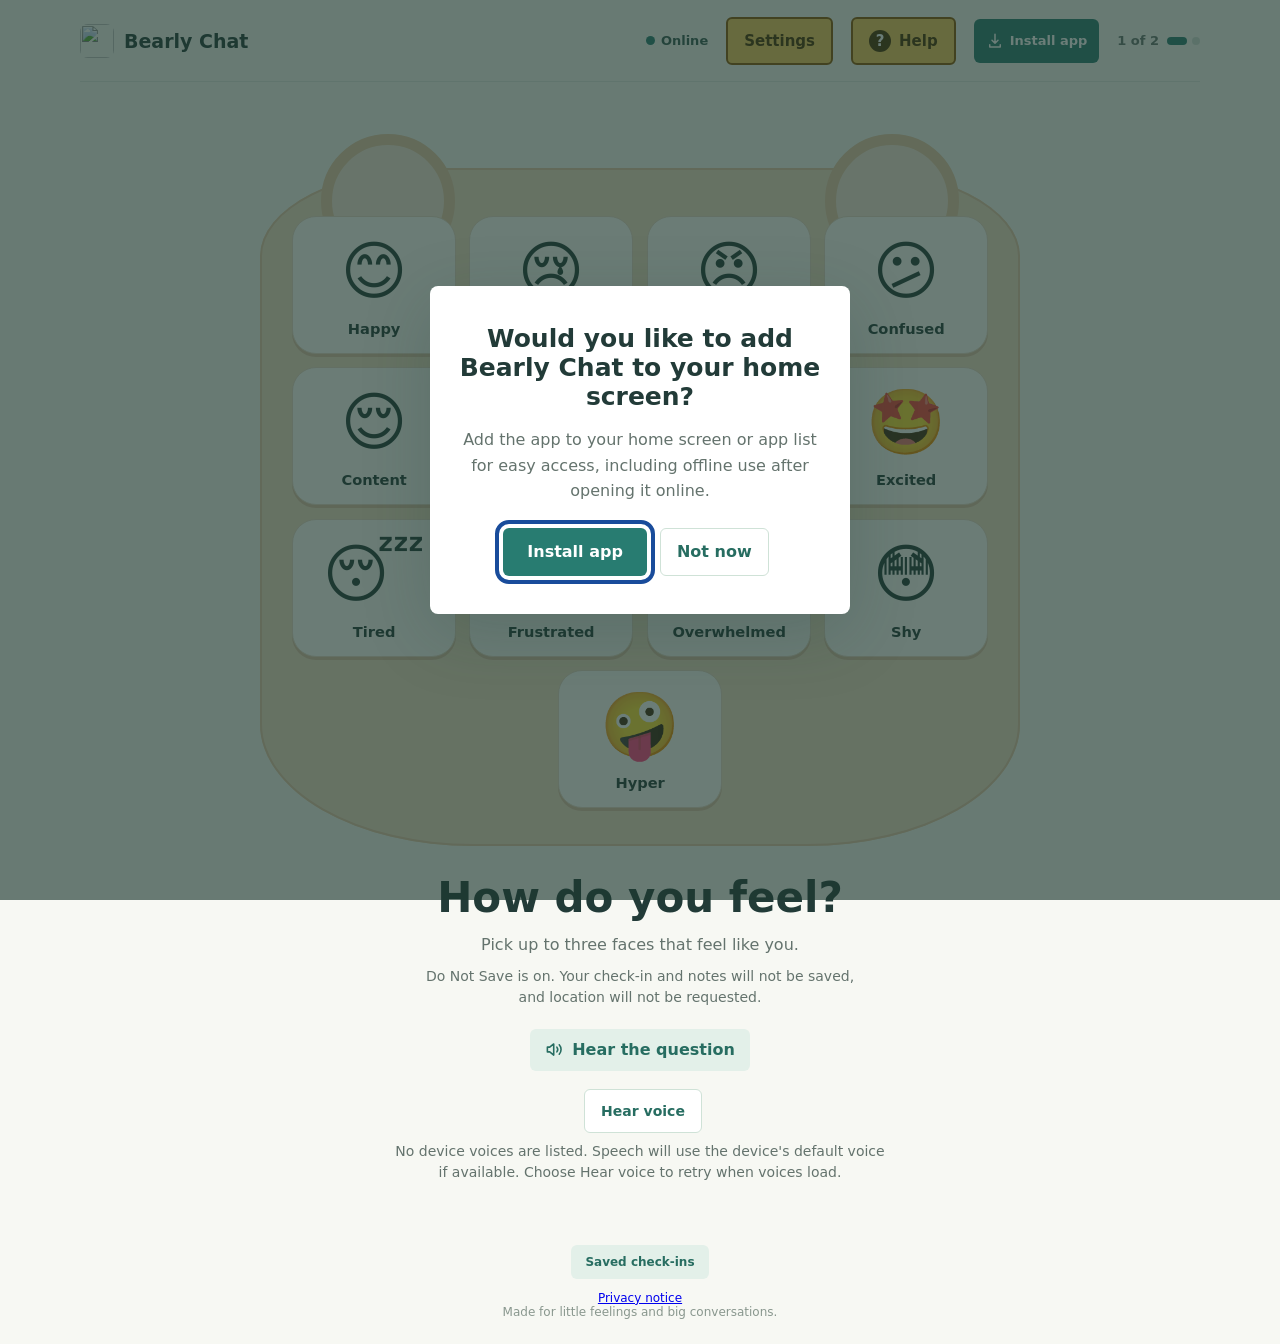
==== index.html @ 50679114 "Add security notes, privacy policy, and terms of use for Bearly Chat - Created SECURITY.md to outlin" ====
<!doctype html>
<html lang="en">
<head>
  <meta charset="utf-8">
  <meta http-equiv="Content-Security-Policy" content="default-src 'self'; script-src 'self' 'unsafe-inline'; style-src 'self'; img-src 'self' data:; font-src 'self'; connect-src 'self'; object-src 'none'; base-uri 'none'; form-action 'none'">
  <meta name="referrer" content="no-referrer">
  <meta name="viewport" content="width=device-width, initial-scale=1, viewport-fit=cover">
  <meta name="theme-color" content="#f6f7f2">
  <meta name="apple-mobile-web-app-capable" content="yes">
  <meta name="apple-mobile-web-app-status-bar-style" content="default">
  <meta name="apple-mobile-web-app-title" content="Bearly Chat">
  <title>Bearly Chat - How do you feel today?</title>
  <link rel="stylesheet" href="style.css">
  <link rel="manifest" href="manifest.webmanifest">
  <link rel="apple-touch-icon" href="icons/icon-180.png">
  <script src="translations.js"></script>
</head>
<body>
  <div class="app" id="app">
    <header class="topbar">
      <div class="brand"><img class="brand-mark" src="./icons/icon-180.png" alt=""> Bearly Chat</div>
      <div class="header-actions">
        <span class="connection-status" id="connection-status" role="status" aria-live="polite">Checking connection</span>
        <button class="help-button" id="open-settings" type="button">Settings</button>
        <button class="help-button" id="open-help" type="button"><span aria-hidden="true">?</span> Help</button>
        <button class="install-button" id="install-button" type="button" aria-label="Install Bearly Chat"><svg viewBox="0 0 24 24" fill="none" stroke="currentColor" stroke-width="2" stroke-linecap="round" stroke-linejoin="round" aria-hidden="true"><path d="M12 3v12m-4-4 4 4 4-4M5 17v3h14v-3"/></svg><span>Install app</span></button>
        <div class="step"><span id="step-text">1 of 2</span><span class="step-dots" aria-hidden="true"><span id="dot-one" class="active"></span><span id="dot-two"></span><span id="dot-three" hidden></span></span></div>
      </div>
    </header>
    <aside class="update-notice" id="update-notice" aria-label="App update" hidden>
      <p>A new version is ready. Updating reloads the app; finish any check-in first. Saved check-ins stay on this device.</p>
      <button class="install-button" id="update-app" type="button">Update app</button>
      <p class="update-status" id="update-status" role="status" aria-live="polite"></p>
    </aside>
    <main>
      <section id="feelings-screen" aria-labelledby="feelings-heading">
        <div class="feelings">
          <button class="feeling-choice" type="button" aria-pressed="false"><span class="feeling-emoji" aria-hidden="true">😊</span><span class="feeling-label">Happy</span></button>
          <button class="feeling-choice" type="button" aria-pressed="false"><span class="feeling-emoji" aria-hidden="true">😢</span><span class="feeling-label">Sad</span></button>
          <button class="feeling-choice" type="button" aria-pressed="false"><span class="feeling-emoji" aria-hidden="true">😠</span><span class="feeling-label">Mad</span></button>
          <button class="feeling-choice" type="button" aria-pressed="false"><span class="feeling-emoji" aria-hidden="true">😕</span><span class="feeling-label">Confused</span></button>
          <button class="feeling-choice" type="button" aria-pressed="false"><span class="feeling-emoji" aria-hidden="true">😌</span><span class="feeling-label">Content</span></button>
          <button class="feeling-choice" type="button" aria-pressed="false"><span class="feeling-emoji" aria-hidden="true">🥰</span><span class="feeling-label">Loved</span></button>
          <button class="feeling-choice" type="button" aria-pressed="false"><span class="feeling-emoji" aria-hidden="true">😨</span><span class="feeling-label">Scared</span></button>
          <button class="feeling-choice" type="button" aria-pressed="false"><span class="feeling-emoji" aria-hidden="true">🤩</span><span class="feeling-label">Excited</span></button>
          <button class="feeling-choice" type="button" aria-pressed="false"><span class="feeling-emoji" aria-hidden="true">😴</span><span class="feeling-label">Tired</span></button>
          <button class="feeling-choice" type="button" aria-pressed="false"><span class="feeling-emoji" aria-hidden="true">😤</span><span class="feeling-label">Frustrated</span></button>
          <button class="feeling-choice" type="button" aria-pressed="false"><span class="feeling-emoji" aria-hidden="true">😵‍💫</span><span class="feeling-label">Overwhelmed</span></button>
          <button class="feeling-choice" type="button" aria-pressed="false"><span class="feeling-emoji" aria-hidden="true">😳</span><span class="feeling-label">Shy</span></button>
          <button class="feeling-choice" type="button" aria-pressed="false"><span class="feeling-emoji" aria-hidden="true">🤪</span><span class="feeling-label">Hyper</span></button>
        </div>
        <div class="heading">
          <h1 id="feelings-heading" tabindex="-1">How do you feel?</h1>
          <p class="subtitle">Pick up to three faces that feel like you.</p>
          <p class="subtitle" id="selected-feelings" role="status" aria-live="polite"></p>
          <p class="subtitle" id="current-user-status" role="status" aria-live="polite" hidden></p>
          <button class="dialog-secondary" id="feelings-done" type="button" hidden>Continue with these feelings</button>
          <p class="privacy-notice" id="privacy-notice">Do Not Save is on. Your check-in and notes will not be saved, and location will not be requested.</p>
          <button class="sound" type="button" data-speech="How do you feel?" aria-label="Listen to the question: How do you feel?">
            <svg viewBox="0 0 24 24" fill="none" stroke="currentColor" stroke-width="2" stroke-linecap="round" stroke-linejoin="round" aria-hidden="true"><path d="M11 5 6 9H3v6h3l5 4z"/><path d="M15 9a5 5 0 0 1 0 6M18 6a9 9 0 0 1 0 12"/></svg> Hear the question
          </button>
          <div class="voice-settings">
            <button class="dialog-secondary" id="preview-voice" type="button" aria-describedby="voice-status">Hear voice</button>
            <p id="voice-status" role="status" aria-live="polite"></p>
          </div>
        </div>
      </section>
      <section id="colors-screen" aria-labelledby="colors-heading" hidden>
        <div class="color-wheel">
          <div class="question-circle"><h1 id="colors-heading" tabindex="-1">What color matches how you feel?</h1></div>
          <div class="colors">
          <button class="color-choice" data-color="red" type="button" aria-label="Red"><span class="swatch"></span><span class="color-name">Red</span></button>
          <button class="color-choice" data-color="orange" type="button" aria-label="Orange"><span class="swatch"></span><span class="color-name">Orange</span></button>
          <button class="color-choice" data-color="yellow" type="button" aria-label="Yellow"><span class="swatch"></span><span class="color-name">Yellow</span></button>
          <button class="color-choice" data-color="green" type="button" aria-label="Green"><span class="swatch"></span><span class="color-name">Green</span></button>
          <button class="color-choice" data-color="blue" type="button" aria-label="Blue"><span class="swatch"></span><span class="color-name">Blue</span></button>
          <button class="color-choice" data-color="purple" type="button" aria-label="Purple"><span class="swatch"></span><span class="color-name">Purple</span></button>
          <button class="color-choice" data-color="black" type="button" aria-label="Black"><span class="swatch"></span><span class="color-name">Black</span></button>
          <button class="color-choice" data-color="white" type="button" aria-label="White"><span class="swatch"></span><span class="color-name">White</span></button>
          </div>
        </div>
        <div class="color-prompt">
          <p class="subtitle">Pick any color that feels like you.</p>
          <button class="sound" type="button" data-speech="What color matches how you feel?" aria-label="Listen to the question: What color matches how you feel?">
            <svg viewBox="0 0 24 24" fill="none" stroke="currentColor" stroke-width="2" stroke-linecap="round" stroke-linejoin="round" aria-hidden="true"><path d="M11 5 6 9H3v6h3l5 4z"/><path d="M15 9a5 5 0 0 1 0 6M18 6a9 9 0 0 1 0 12"/></svg> Hear the question
          </button>
        </div>
        <button class="back" id="back" type="button"><svg viewBox="0 0 24 24" fill="none" stroke="currentColor" stroke-width="2" stroke-linecap="round" stroke-linejoin="round" aria-hidden="true"><path d="m15 18-6-6 6-6"/></svg> Back to feelings</button>
      </section>
      <section id="notes-screen" aria-labelledby="notes-heading" hidden>
        <div class="notes-panel">
          <h1 id="notes-heading" tabindex="-1">Anything else to note?</h1>
          <p class="subtitle" id="notes-description">Notes are not stored while Do Not Save is enabled.</p>
          <label for="owner-notes">Device owner notes (optional)</label>
          <textarea id="owner-notes" maxlength="1000" rows="6" aria-describedby="notes-keyboard-hint"></textarea>
          <p class="notes-keyboard-hint" id="notes-keyboard-hint">Press Enter to continue to save, or Shift+Enter for a new line.</p>
          <div class="notes-actions">
            <button class="back" id="back-to-colors" type="button">Back to colors</button>
            <div class="notes-continue-actions">
              <button class="close-thanks" id="continue-to-save" type="button">Continue to save</button>
              <button class="dialog-secondary" id="skip-notes" type="button">Skip notes and continue</button>
            </div>
          </div>
        </div>
      </section>
      <section id="settings-screen" aria-labelledby="settings-heading" hidden>
        <div class="settings-panel">
          <h1 id="settings-heading" tabindex="-1">Settings</h1>
          <p class="subtitle">Settings are saved on this device.</p>
          <button class="dialog-secondary" id="open-settings-demo" type="button">Settings demo</button>
          <button class="dialog-secondary" id="print-settings-guide" type="button">Print or save Settings guide as PDF</button>
          <fieldset>
            <legend>Voice</legend>
            <label class="setting-row"><input type="checkbox" id="setting-voice"> Read questions aloud</label>
            <label class="setting-row" for="setting-rate">Speech rate: <output id="setting-rate-value" for="setting-rate"></output></label>
            <input type="range" id="setting-rate" min="0.5" max="1.5" step="0.1">
            <label class="setting-row" for="setting-voice-gender">Voice</label>
            <select id="setting-voice-gender">
              <option value="female">Female (default)</option>
              <option value="male">Male</option>
            </select>
            <label class="setting-row" for="setting-language">Language</label>
            <select id="setting-language">
              <option value="en">English</option>
              <option value="es">Español</option>
              <option value="fr">Français</option>
              <option value="de">Deutsch</option>
              <option value="pt">Português</option>
              <option value="ru">Русский</option>
              <option value="zh">中文 (简体)</option>
              <option value="ja">日本語</option>
              <option value="ko">한국어</option>
            </select>
            <label class="setting-row" for="setting-volume">Volume: <output id="setting-volume-value" for="setting-volume"></output></label>
            <input type="range" id="setting-volume" min="0" max="1" step="0.1">
            <label class="setting-row"><input type="checkbox" id="setting-mute"> Mute speech</label>
            <button class="dialog-secondary" id="settings-preview-voice" type="button">Hear voice</button>
          </fieldset>
          <fieldset>
            <legend>Check-in</legend>
            <label class="setting-row"><input type="checkbox" id="setting-randomize"> Randomize feeling and color choices</label>
            <label class="setting-row"><input type="checkbox" id="setting-do-not-save" checked> Do Not Save</label>
            <p>On by default. New check-ins are not saved and location is not requested. Previously saved check-ins remain until cleared.</p>
            <label class="setting-row"><input type="checkbox" id="setting-save-location"> Save location with check-ins</label>
            <p>Off by default. New check-ins saved while off have no location. Older check-ins may still contain location.</p>
            <label class="setting-row"><input type="checkbox" id="setting-multiple-users"> Save for multiple users</label>
            <div id="user-settings" hidden>
              <label class="setting-row" for="setting-current-user">Current user</label>
              <select id="setting-current-user"></select>
              <button class="dialog-secondary" id="add-user" type="button">Add user</button>
              <p>User names are saved in this browser, even when Do Not Save is on. Profiles are not protected by a password.</p>
              <p>Existing check-ins remain separate. Turn off multiple users to view them.</p>
              <p>User folders are created when exporting where supported; otherwise a named CSV is downloaded.</p>
            </div>
          </fieldset>
          <fieldset>
            <legend>Display</legend>
            <label class="setting-row"><input type="checkbox" id="setting-large-text"> Larger text</label>
            <label class="setting-row"><input type="checkbox" id="setting-contrast"> High-contrast mode</label>
            <label class="setting-row"><input type="checkbox" id="setting-motion"> Reduce motion</label>
          </fieldset>
          <fieldset>
            <legend>Saved data</legend>
            <button class="dialog-secondary" id="settings-export" type="button">Export check-ins (CSV)</button>
            <button class="dialog-secondary" id="settings-clear" type="button">Clear saved check-ins</button>
            <button class="dialog-secondary" id="settings-demo" type="button">Show demo invitation again</button>
            <button class="dialog-secondary" id="settings-help" type="button">Help and demo</button>
            <p>Downloaded CSV files must be deleted separately.</p>
            <p class="dialog-status" id="settings-status" role="status" aria-live="polite"></p>
          </fieldset>
          <fieldset>
            <legend>Privacy</legend>
            <p>Check-ins stay on this device. Saving and location are off by default.</p>
            <a href="./privacy.html" target="_blank" rel="noopener noreferrer">Read the privacy policy</a>
          </fieldset>
          <fieldset>
            <legend>Terms of Use and Disclaimer</legend>
            <a href="./terms.html" target="_blank" rel="noopener noreferrer">Read the terms of use and disclaimer</a>
          </fieldset>
          <button class="close-thanks" id="close-settings" type="button">Done</button>
        </div>
      </section>
    </main>
    <footer><button class="history-button" id="open-history" type="button">Saved check-ins</button><br><a href="./privacy.html">Privacy notice</a><br>Made for little feelings and big conversations.</footer>
  </div>
  <dialog class="detail-dialog" id="startup-update-dialog" aria-labelledby="startup-update-heading" aria-describedby="startup-update-status">
    <h2 id="startup-update-heading">Checking for updates</h2>
    <p id="startup-update-status" role="status" aria-live="polite">Checking for updates. This should only take a few moments.</p>
    <button class="close-thanks" id="startup-continue" type="button" hidden>Continue without updating</button>
  </dialog>
  <dialog class="detail-dialog feeling-dialog" id="feeling-dialog" aria-labelledby="feeling-confirm-heading">
    <span class="feeling-emoji" id="feeling-confirm-emoji" aria-hidden="true"></span>
    <h2 id="feeling-confirm-heading"></h2>
    <p>Is this how you feel?</p>
    <button class="close-thanks" id="confirm-feeling" type="button">Yes</button>
    <button class="dialog-secondary" id="decline-feeling" type="button" autofocus>No</button>
  </dialog>
  <dialog class="detail-dialog" id="add-user-dialog" aria-labelledby="add-user-heading">
    <h2 id="add-user-heading">What should we call this user?</h2>
    <label for="new-user-name">User name</label>
    <input id="new-user-name" type="text" maxlength="40" autocomplete="off">
    <p class="dialog-status" id="new-user-status" role="status" aria-live="polite"></p>
    <button class="close-thanks" id="save-user" type="button">Add user</button>
    <button class="dialog-secondary" id="cancel-user" type="button">Cancel</button>
  </dialog>
  <dialog class="detail-dialog" id="add-feeling-dialog" aria-labelledby="add-feeling-heading">
    <h2 id="add-feeling-heading">Would you like to add another feeling?</h2>
    <button class="close-thanks" id="add-feeling-yes" type="button">Yes</button>
    <button class="dialog-secondary" id="add-feeling-no" type="button" autofocus>No</button>
  </dialog>
  <dialog class="detail-dialog" id="color-dialog" aria-labelledby="color-confirm-heading">
    <span class="color-confirm-swatch" id="color-confirm-swatch" aria-hidden="true"></span>
    <h2 id="color-confirm-heading"></h2>
    <p>Is this the color you choose?</p>
    <button class="close-thanks" id="confirm-color" type="button">Yes</button>
    <button class="dialog-secondary" id="decline-color" type="button" autofocus>No</button>
  </dialog>
  <dialog class="detail-dialog" id="demo-invitation" aria-labelledby="demo-invitation-heading">
    <h2 id="demo-invitation-heading">Welcome to Bearly Chat</h2>
    <p>Would you like a guided demo? It won't save a check-in or request your location.</p>
    <button class="close-thanks" id="invite-demo" type="button">Start demo</button>
    <button class="dialog-secondary" id="dismiss-demo" type="button">Not now</button>
  </dialog>
  <dialog class="detail-dialog" id="help-dialog" aria-labelledby="help-heading">
    <h2 id="help-heading">How to use Bearly Chat</h2>
    <p>Explore a guided demo without saving a check-in or sharing your location.</p>
    <p>Having trouble installing? Open <a href="https://tmpark12.github.io/Bearly-Chat/">https://tmpark12.github.io/Bearly-Chat/</a> in a browser, then select Install app.</p>
    <button class="close-thanks" id="start-demo" type="button">Start demo</button>
    <p>For a copy to keep, choose “Save as PDF” in your device's print options, if available.</p>
    <button class="dialog-secondary" id="help-print" type="button">Print or save as PDF</button>
    <button class="dialog-secondary" id="close-help" type="button">Done</button>
  </dialog>
  <dialog class="detail-dialog demo-dialog" id="demo-dialog" aria-labelledby="demo-heading">
    <h2 id="demo-heading">Bearly Chat demo</h2>
    <p class="demo-intro">A practice walkthrough. Nothing you do here is saved or requests your location.</p>
    <p class="demo-intro">Having trouble installing? Open <a href="https://tmpark12.github.io/Bearly-Chat/">https://tmpark12.github.io/Bearly-Chat/</a> in a browser, then select Install app.</p>
    <p class="demo-progress" id="demo-progress" aria-live="polite"></p>
    <div class="demo-steps">
      <section class="demo-step" id="demo-step-1" aria-labelledby="demo-step-heading-1">
        <h3 id="demo-step-heading-1" tabindex="-1">1. Pick a feeling</h3>
        <div class="demo-example" aria-hidden="true"><span>😊 Happy</span><span>😢 Sad</span><span>😠 Mad</span></div>
        <p>Ask the child to choose a face that matches how they feel. In the popup, choose <strong>Yes</strong> to confirm or <strong>No</strong> to choose another face. After confirming, choose whether to add another feeling, up to three different feelings. Choose <strong>No</strong> to continue to colors.</p>
        <p>Use <strong>Hear the question</strong> to play the question again when a device voice is available.</p>
      </section>
      <section class="demo-step" id="demo-step-2" aria-labelledby="demo-step-heading-2" hidden>
        <h3 id="demo-step-heading-2" tabindex="-1">2. Pick a color</h3>
        <div class="demo-example demo-colors" aria-hidden="true"><span>Red</span><span>Blue</span><span>Yellow</span></div>
        <p>Choose any color that feels right. In the popup, choose <strong>Yes</strong> to continue or <strong>No</strong> to choose another color.</p>
        <p>Select <strong>Back to feelings</strong> to choose the feelings again.</p>
      </section>
      <section class="demo-step" id="demo-step-3" aria-labelledby="demo-step-heading-3" hidden>
        <h3 id="demo-step-heading-3" tabindex="-1">3. Add notes or skip</h3>
        <p>The device owner may add optional notes, or choose <strong>Skip notes and continue</strong>. Choose <strong>Back to colors</strong> to change the color.</p>
        <p>Notes are included in saved check-ins and CSV exports.</p>
        <p>When Do Not Save is on, the notes page is skipped.</p>
      </section>
      <section class="demo-step" id="demo-step-4" aria-labelledby="demo-step-heading-4" hidden>
        <h3 id="demo-step-heading-4" tabindex="-1">4. Save the check-in</h3>
        <p>To save, turn off Do Not Save in Settings. Location is optional. Choose Cancel to return without saving.</p>
        <p>When Do Not Save is on, choose Done without saving. When it is off, choose Save check-in. If location is enabled, permission and a location fix are required.</p>
        <p>If multiple users are enabled, select a user in Settings before saving.</p>
      </section>
      <section class="demo-step" id="demo-step-5" aria-labelledby="demo-step-heading-5" hidden>
        <h3 id="demo-step-heading-5" tabindex="-1">5. Download or review</h3>
        <p>Only saved check-ins can be downloaded. Opening a saved map link shares its coordinates with Google Maps.</p>
        <p>Use Saved check-ins to review or export records. Verify downloads before clearing records. Exports can contain location and device information; keep them private. Records do not sync.</p>
      </section>
    </div>
    <p class="dialog-status" id="demo-print-status" role="status" aria-live="polite"></p>
    <div class="demo-controls">
      <button class="dialog-secondary" id="demo-back" type="button">Back</button>
      <button class="close-thanks" id="demo-next" type="button">Next</button>
      <button class="dialog-secondary" id="demo-print" type="button">Print or save as PDF</button>
      <button class="dialog-secondary" id="demo-close" type="button">Close demo</button>
    </div>
  </dialog>
  <dialog class="detail-dialog demo-dialog" id="settings-demo-dialog" aria-labelledby="settings-demo-heading">
    <h2 id="settings-demo-heading">Settings demo</h2>
    <p class="demo-intro">This guide explains each Settings area without changing your settings.</p>
    <p class="demo-intro">For a copy to keep, choose “Save as PDF” in your device's print options, if available.</p>
    <p class="demo-progress" id="settings-demo-progress" aria-live="polite"></p>
    <div class="demo-steps">
      <section class="demo-step" id="settings-demo-step-1" aria-labelledby="settings-demo-step-heading-1">
        <h3 id="settings-demo-step-heading-1" tabindex="-1">Voice</h3>
        <p>Turn Read questions aloud on or off. Adjust speech rate and volume with the sliders, choose a voice and language, or check Mute speech. Use Hear voice to preview the voice.</p>
        <p>Voices depend on your device and may be unavailable or require a connection.</p>
      </section>
      <section class="demo-step" id="settings-demo-step-2" aria-labelledby="settings-demo-step-heading-2" hidden>
        <h3 id="settings-demo-step-heading-2" tabindex="-1">Check-in</h3>
        <p>Check Randomize to shuffle choices. Do Not Save is on by default: new check-ins are not saved, the notes page is skipped, and location is not requested. Uncheck it to save check-ins.</p>
        <p>Save location with check-ins is off by default. Check it to request location when saving; permission and a location fix are then required.</p>
      </section>
      <section class="demo-step" id="settings-demo-step-3" aria-labelledby="settings-demo-step-heading-3" hidden>
        <h3 id="settings-demo-step-heading-3" tabindex="-1">Save for multiple users</h3>
        <p>Check Save for multiple users to enable profiles. Choose Add user and enter a non-identifying nickname, then select the current user before saving or viewing their records. Turn it off to view older unassigned records.</p>
        <p>User names stay on this device even when Do Not Save is on; profiles are not password-protected. Export creates a user folder where supported, or downloads a named CSV.</p>
      </section>
      <section class="demo-step" id="settings-demo-step-4" aria-labelledby="settings-demo-step-heading-4" hidden>
        <h3 id="settings-demo-step-heading-4" tabindex="-1">Display</h3>
        <p>Check Larger text, High-contrast mode, or Reduce motion to make the app more comfortable to use.</p>
      </section>
      <section class="demo-step" id="settings-demo-step-5" aria-labelledby="settings-demo-step-heading-5" hidden>
        <h3 id="settings-demo-step-heading-5" tabindex="-1">Saved data</h3>
        <p>Choose Export check-ins (CSV) to review and export saved records. Verify the exported file before clearing data. Clear saved check-ins removes saved records for all users, including the old backup.</p>
        <p>Delete downloaded files separately. Show demo invitation again restores the invitation for the next installed launch; Help and demo opens the main walkthrough.</p>
      </section>
      <section class="demo-step" id="settings-demo-step-6" aria-labelledby="settings-demo-step-heading-6" hidden>
        <h3 id="settings-demo-step-heading-6" tabindex="-1">Privacy</h3>
        <p>Choose Read the privacy policy to learn what is stored, how to delete it, and how to keep exports private.</p>
      </section>
      <section class="demo-step" id="settings-demo-step-7" aria-labelledby="settings-demo-step-heading-7" hidden>
        <h3 id="settings-demo-step-heading-7" tabindex="-1">Terms of Use and Disclaimer</h3>
        <p>Choose Read the terms of use and disclaimer for guidance on supervised use, responsibilities, and the app's limitations.</p>
      </section>
    </div>
    <p class="dialog-status" id="settings-demo-print-status" role="status" aria-live="polite"></p>
    <div class="demo-controls">
      <button class="dialog-secondary" id="settings-demo-back" type="button">Back</button>
      <button class="close-thanks" id="settings-demo-next" type="button">Next</button>
      <button class="dialog-secondary" id="settings-demo-print" type="button">Print or save as PDF</button>
      <button class="dialog-secondary" id="settings-demo-close" type="button">Close demo</button>
    </div>
  </dialog>
  <dialog class="detail-dialog" id="location-dialog" aria-labelledby="location-heading" aria-describedby="location-description">
    <h2 id="location-heading">Save this check-in?</h2>
    <p id="location-description">An adult can save the feelings, color, notes, local date and time, and browser/device information on this device. Location is not requested or saved.</p>
    <p class="dialog-status" id="location-status" role="status" aria-live="polite"></p>
    <button class="close-thanks" id="save-check-in" type="button">Save check-in</button>
    <button class="close-thanks" id="done-without-saving" type="button" hidden>Done without saving</button>
    <button class="dialog-secondary" id="cancel-save" type="button">Cancel</button>
  </dialog>
  <dialog class="detail-dialog" id="history-dialog" aria-labelledby="history-heading">
    <h2 id="history-heading">Saved check-ins</h2>
    <p id="history-user-scope" role="status" hidden></p>
    <p>These are stored in this browser on this device, including notes, browser/device information, and location if saved. Check-ins waiting to be downloaded stay queued through app updates.</p>
    <p>Export creates a CSV in a folder you choose when supported. Otherwise, it downloads to your browser's download location.</p>
    <p class="dialog-status" id="history-status" role="status" aria-live="polite"></p>
    <ol class="history-list" id="history-list"></ol>
    <button class="dialog-secondary" id="download-history" type="button">Export checkins.csv</button>
    <button class="close-thanks" id="close-history" type="button">Done</button>
  </dialog>
  <dialog id="thanks" aria-labelledby="thanks-heading">
    <span class="thank-icon" aria-hidden="true"><svg viewBox="0 0 24 24" fill="none" stroke="currentColor" stroke-width="2" stroke-linecap="round" stroke-linejoin="round"><path d="M20.8 4.6a5.5 5.5 0 0 0-7.8 0L12 5.7l-1.1-1.1a5.5 5.5 0 0 0-7.8 7.8l1.1 1L12 21l7.8-7.6 1-1a5.5 5.5 0 0 0 0-7.8z"/></svg></span>
    <h2 id="thanks-heading"><button class="thank-message" id="thank-message" type="button" aria-label="Thank You, hear again">Thank You</button></h2>
    <p id="thank-saved-status">Your check-in has been saved on this device.</p>
    <p>Would you like to do another check-in?</p>
    <p>The check-in download includes device information and, if location was saved, an approximate Google Maps link containing your recorded coordinates. Opening it shares those coordinates with Google.</p>
    <p class="dialog-status" id="download-check-in-status" role="status" aria-live="polite"></p>
    <button class="close-thanks" id="download-check-in" type="button">Save and Download Check-In</button>
    <button class="dialog-secondary" id="another-check-in" type="button">Do another check-in</button>
    <button class="dialog-secondary" id="close-thanks" type="button">Close</button>
  </dialog>
  <dialog class="detail-dialog" id="download-choice-dialog" aria-labelledby="download-choice-heading">
    <h2 id="download-choice-heading">You are appreciated</h2>
    <p>Verify that your downloaded file was saved before clearing data. Browser downloads may be cancelled or fail after they start.</p>
    <p>Downloaded CSV files must be deleted separately.</p>
    <p class="dialog-status" id="download-choice-status" role="status" aria-live="polite"></p>
    <button class="close-thanks" id="clear-downloaded-data" type="button">File saved - clear downloaded data</button>
    <button class="dialog-secondary" id="save-downloaded-data" type="button">File saved - keep data</button>
    <button class="dialog-secondary" id="keep-pending-data" type="button" autofocus>Not sure - keep data</button>
  </dialog>
  <dialog class="install-dialog" id="install-invitation" aria-labelledby="install-invitation-heading">
    <h2 id="install-invitation-heading">Would you like to add Bearly Chat to your home screen?</h2>
    <p>Add the app to your home screen or app list for easy access, including offline use after opening it online.</p>
    <button class="close-thanks" id="invite-install" type="button">Install app</button>
    <button class="dialog-secondary" id="invite-dismiss" type="button">Not now</button>
  </dialog>
  <dialog class="install-dialog" id="install-dialog" aria-labelledby="install-heading">
    <h2 id="install-heading">Install Bearly Chat</h2>
    <p id="install-instructions" role="status"></p>
    <button class="close-thanks" id="install-done" type="button">Done</button>
  </dialog>
  <main class="closed" id="closed" hidden>
    <h1 id="closed-heading" tabindex="-1">You can close this tab.</h1>
  </main>
  <script>
    const translations = window.BearlyChatTranslations || {};
    let settings = { voice: true, rate: 0.92, largeText: false, contrast: false, reduceMotion: false, voiceGender: 'female', language: 'en', volume: 1, muted: false, randomize: false, doNotSave: true, saveLocation: false, multipleUsers: false, currentUser: '' };
    function translate(message) {
      const localized = translations[message];
      return localized && localized[settings.language] || message;
    }
    let localizedTextNodes;
    let localizedAriaLabels;
    function applyLanguage() {
      document.documentElement.lang = settings.language;
      if (typeof NodeFilter !== 'undefined' && document.createTreeWalker) {
        if (!localizedTextNodes) {
          localizedTextNodes = [];
          const walker = document.createTreeWalker(document.body, NodeFilter.SHOW_TEXT);
          while (walker.nextNode()) {
            const node = walker.currentNode;
            if (node.parentElement && (['SCRIPT', 'STYLE'].includes(node.parentElement.tagName) || ['privacy-notice', 'notes-description', 'current-user-status'].includes(node.parentElement.id))) continue;
            const match = node.nodeValue.match(/^(\s*)([\s\S]*?)(\s*)$/);
            if (match && match[2]) localizedTextNodes.push({ node, leading: match[1], source: match[2], trailing: match[3] });
          }
          localizedAriaLabels = Array.from(document.querySelectorAll('[aria-label]'))
            .map(element => ({ element, source: element.getAttribute('aria-label') }));
        }
        localizedTextNodes.forEach(({ node, leading, source, trailing }) => {
          node.nodeValue = `${leading}${translate(source)}${trailing}`;
        });
        localizedAriaLabels.forEach(({ element, source }) => element.setAttribute('aria-label', translate(source)));
      }
      document.title = translate('Bearly Chat - How do you feel today?');
    }
    const feelingsScreen = document.getElementById('feelings-screen');
    const colorsScreen = document.getElementById('colors-screen');
    const notesScreen = document.getElementById('notes-screen');
    const thanks = document.getElementById('thanks');
    const feelingDialog = document.getElementById('feeling-dialog');
    const colorDialog = document.getElementById('color-dialog');
    const speechSupported = 'speechSynthesis' in window && 'SpeechSynthesisUtterance' in window;
    const installButton = document.getElementById('install-button');
    const installInvitation = document.getElementById('install-invitation');
    const installDialog = document.getElementById('install-dialog');
    const locationDialog = document.getElementById('location-dialog');
    const locationStatus = document.getElementById('location-status');
    const saveButton = document.getElementById('save-check-in');
    const historyDialog = document.getElementById('history-dialog');
    const historyStatus = document.getElementById('history-status');
    const historyList = document.getElementById('history-list');
    const cancelSaveButton = document.getElementById('cancel-save');
    const legacyStorageKey = 'toddle-cation-check-ins';
    const databaseName = 'bearly-chat';
    const oldDatabaseName = 'toddle-cation';
    function migrateStorageKey(storage, oldKey, newKey) {
      const oldValue = storage.getItem(oldKey);
      if (oldValue !== null) {
        if (storage.getItem(newKey) === null) storage.setItem(newKey, oldValue);
        storage.removeItem(oldKey);
      }
    }
    let installPrompt = null;
    let selectedFeelings = [];
    let replaceFeelings = false;
    let pendingFeeling = null;
    let selectedColor = '';
    let pendingColor = null;
    let pendingCheckIn = null;
    let savedCheckIn = null;
    let savedCheckInKey;
    let locationRequest = 0;
    let savingCheckIn = false;
    let startupUpdating = false;
    let pageLoaded = false;

    function updateConnectionStatus() {
      const status = document.getElementById('connection-status');
      const connection = navigator.onLine === true ? 'online' : navigator.onLine === false ? 'offline' : 'unknown';
      status.dataset.connection = connection;
      status.textContent = translate(connection === 'online' ? 'Online' : connection === 'offline' ? 'Offline' : 'Connection unknown');
    }
    window.addEventListener('online', updateConnectionStatus);
    window.addEventListener('offline', updateConnectionStatus);
    updateConnectionStatus();

    const helpDialog = document.getElementById('help-dialog');
    const demoInvitation = document.getElementById('demo-invitation');
    const demoDialog = document.getElementById('demo-dialog');
    const demoSteps = [1, 2, 3, 4, 5].map(number => document.getElementById(`demo-step-${number}`));
    const demoBack = document.getElementById('demo-back');
    const demoNext = document.getElementById('demo-next');
    let demoStep = 0;
    let demoFromInvitation = false;

    function showDemoStep(step) {
      demoStep = step;
      demoSteps.forEach((section, index) => { section.hidden = index !== step; });
      document.getElementById('demo-progress').textContent = translate('Step {step} of {total}')
        .replace('{step}', step + 1).replace('{total}', demoSteps.length);
      demoBack.disabled = step === 0;
      demoNext.hidden = step === demoSteps.length - 1;
      if (demoDialog.open) document.getElementById(`demo-step-heading-${step + 1}`).focus();
    }

    document.getElementById('open-help').addEventListener('click', () => helpDialog.showModal());
    document.getElementById('close-help').addEventListener('click', () => helpDialog.close());
    function openDemo() {
      if (helpDialog.open) helpDialog.close();
      showDemoStep(0);
      document.getElementById('demo-print-status').textContent = '';
      demoDialog.showModal();
      document.body.classList.toggle('demo-open', true);
    }
    function printDemo(statusId) {
      if (typeof window.print !== 'function') {
        document.getElementById(statusId).textContent = translate('Printing is unavailable in this browser.');
        return;
      }
      window.print();
    }
    document.getElementById('start-demo').addEventListener('click', openDemo);
    document.getElementById('invite-demo').addEventListener('click', () => {
      demoInvitation.close();
      demoFromInvitation = true;
      openDemo();
    });
    document.getElementById('dismiss-demo').addEventListener('click', () => {
      demoInvitation.close();
      speak(translate('How do you feel?'));
    });
    demoInvitation.addEventListener('cancel', () => speak(translate('How do you feel?')));
    document.getElementById('help-print').addEventListener('click', () => {
      openDemo();
      printDemo('demo-print-status');
    });
    demoBack.addEventListener('click', () => showDemoStep(demoStep - 1));
    demoNext.addEventListener('click', () => showDemoStep(demoStep + 1));
    document.getElementById('demo-print').addEventListener('click', () => printDemo('demo-print-status'));
    document.getElementById('demo-close').addEventListener('click', () => demoDialog.close());
    demoDialog.addEventListener('close', () => {
      document.body.classList.toggle('demo-open', false);
      if (demoFromInvitation) {
        demoFromInvitation = false;
        speak(translate('How do you feel?'));
      } else {
        helpDialog.showModal();
      }
    });

    const settingsDemoDialog = document.getElementById('settings-demo-dialog');
    const settingsDemoSteps = [1, 2, 3, 4, 5, 6, 7].map(number => document.getElementById(`settings-demo-step-${number}`));
    const settingsDemoBack = document.getElementById('settings-demo-back');
    const settingsDemoNext = document.getElementById('settings-demo-next');
    let settingsDemoStep = 0;
    function showSettingsDemoStep(step) {
      settingsDemoStep = step;
      settingsDemoSteps.forEach((section, index) => { section.hidden = index !== step; });
      document.getElementById('settings-demo-progress').textContent = translate('Step {step} of {total}')
        .replace('{step}', step + 1).replace('{total}', settingsDemoSteps.length);
      settingsDemoBack.disabled = step === 0;
      settingsDemoNext.hidden = step === settingsDemoSteps.length - 1;
      if (settingsDemoDialog.open) document.getElementById(`settings-demo-step-heading-${step + 1}`).focus();
    }
    function openSettingsDemo() {
      showSettingsDemoStep(0);
      document.getElementById('settings-demo-print-status').textContent = '';
      settingsDemoDialog.showModal();
      document.body.classList.toggle('settings-demo-open', true);
    }
    document.getElementById('open-settings-demo').addEventListener('click', openSettingsDemo);
    document.getElementById('print-settings-guide').addEventListener('click', () => {
      openSettingsDemo();
      printDemo('settings-demo-print-status');
    });
    settingsDemoBack.addEventListener('click', () => showSettingsDemoStep(settingsDemoStep - 1));
    settingsDemoNext.addEventListener('click', () => showSettingsDemoStep(settingsDemoStep + 1));
    document.getElementById('settings-demo-print').addEventListener('click', () => printDemo('settings-demo-print-status'));
    document.getElementById('settings-demo-close').addEventListener('click', () => settingsDemoDialog.close());
    settingsDemoDialog.addEventListener('close', () => document.body.classList.toggle('settings-demo-open', false));

    const isInstalled = (window.matchMedia && window.matchMedia('(display-mode: standalone)').matches) || navigator.standalone === true;
    if (isInstalled) {
      installButton.hidden = true;
    }
    window.addEventListener('beforeinstallprompt', event => {
      event.preventDefault();
      installPrompt = event;
    });
    window.addEventListener('appinstalled', () => {
      installPrompt = null;
      installButton.hidden = true;
      if (installInvitation.open) installInvitation.close();
    });
    document.getElementById('invite-install').addEventListener('click', () => {
      installInvitation.close();
      installButton.click();
    });
    document.getElementById('invite-dismiss').addEventListener('click', () => {
      installInvitation.close();
      speak(translate('How do you feel?'));
    });
    installInvitation.addEventListener('cancel', () => speak(translate('How do you feel?')));
    function showInstallHelp(instructions) {
      document.getElementById('install-instructions').textContent = translate(instructions);
      installDialog.showModal();
    }

    function installInstructions() {
      const appleMobile = /iPhone|iPad|iPod/i.test(navigator.userAgent) || (navigator.platform === 'MacIntel' && navigator.maxTouchPoints > 1);
      const appleComputer = /Mac/i.test(navigator.platform) && !appleMobile;
      if (!window.isSecureContext) return 'To install, open this app from an HTTPS web address or localhost, then try again.';
      if (appleMobile) return 'Tap Share in your browser, then choose Add to Home Screen. If you do not see it, open this page in Safari and try again.';
      if (appleComputer) return 'In Safari, choose File, then Add to Dock. In Chrome or Edge, use the install icon in the address bar or the browser menu.';
      return 'Open your browser menu and look for Install app or Add to Home screen. On a computer, Chrome or Edge may also show an install icon in the address bar. Installation depends on your browser.';
    }

    installButton.addEventListener('click', async () => {
      if (!installPrompt) {
        showInstallHelp(installInstructions());
        return;
      }
      const prompt = installPrompt;
      installPrompt = null;
      installButton.disabled = true;
      try {
        const result = await prompt.prompt();
        const choice = result || await prompt.userChoice;
        if (choice && choice.outcome === 'accepted') {
          showInstallHelp('Installation started. Open Bearly Chat from your home screen or app list when it is ready.');
        }
      } catch (error) {
        console.error('Unable to open the install prompt:', error);
        showInstallHelp(`Could not open the install prompt. ${installInstructions()}`);
      } finally {
        installButton.disabled = false;
      }
    });
    document.getElementById('install-done').addEventListener('click', () => installDialog.close());
    if ('serviceWorker' in navigator && window.isSecureContext) {
      const updateNotice = document.getElementById('update-notice');
      const updateButton = document.getElementById('update-app');
      const updateStatus = document.getElementById('update-status');
      const startupDialog = document.getElementById('startup-update-dialog');
      const startupStatus = document.getElementById('startup-update-status');
      const startupContinue = document.getElementById('startup-continue');
      let registration;
      let updating = false;
      let updateTimer;
      let startupTimer;
      let checkFinished = false;
      let checkFailed = false;
      let reloadRequired = false;
      let reloadStarted = false;
      const watchedWorkers = new Set();

      function reloadForUpdate() {
        if (reloadStarted) return;
        reloadStarted = true;
        clearTimeout(startupTimer);
        clearTimeout(updateTimer);
        window.location.reload();
      }
      function finishStartup() {
        if (!startupUpdating) return;
        startupUpdating = false;
        clearTimeout(startupTimer);
        startupDialog.close();
        if (pageLoaded) startApp();
      }
      function startupFailure(message) {
        if (!startupUpdating) return;
        startupStatus.textContent = translate(message);
        startupContinue.hidden = false;
      }
      if (isInstalled && navigator.onLine !== false) {
        startupUpdating = true;
        startupDialog.showModal();
        startupDialog.addEventListener('cancel', event => event.preventDefault());
        startupContinue.addEventListener('click', () => {
          if (updating) {
            clearTimeout(updateTimer);
            updating = false;
            updateButton.disabled = false;
          }
          finishStartup();
        });
        startupTimer = setTimeout(() => {
          startupFailure('The update check is taking longer than expected. You can continue without updating, or keep waiting.');
        }, 15000);
      }

      navigator.serviceWorker.addEventListener('controllerchange', () => {
        if (updating) {
          reloadForUpdate();
        } else if (startupUpdating && navigator.serviceWorker.controller) {
          reloadForUpdate();
        } else {
          reloadRequired = true;
          updateNotice.hidden = false;
          updateStatus.textContent = translate('An update was installed. Reload to use it after finishing your check-in.');
        }
      });
      function applyUpdate() {
        if (updating) return;
        if (reloadRequired) {
          reloadForUpdate();
          return;
        }
        if (!registration || !registration.waiting) {
          updateStatus.textContent = translate('The update is no longer available. Reload the app to check again.');
          return;
        }
        updating = true;
        updateButton.disabled = true;
        updateStatus.textContent = translate('Updating...');
        if (startupUpdating) startupStatus.textContent = translate('Updating the app. This should only take a few moments.');
        const worker = registration.waiting;
        if (startupUpdating && !navigator.serviceWorker.controller) {
          worker.addEventListener('statechange', () => {
            if (worker.state === 'activated' && updating && startupUpdating) reloadForUpdate();
          });
        }
        updateTimer = setTimeout(() => {
          updating = false;
          updateButton.disabled = false;
          updateStatus.textContent = translate('The update did not finish. Please try again.');
          startupFailure('The update is taking longer than expected. You can continue without updating, or keep waiting.');
        }, 15000);
        try {
          worker.postMessage({ type: 'SKIP_WAITING' });
        } catch (error) {
          clearTimeout(updateTimer);
          updating = false;
          updateButton.disabled = false;
          updateStatus.textContent = translate('Could not start the update. Please try again.');
          console.error('Unable to start the app update:', error);
          startupFailure('Could not start the update. You can continue without updating.');
        }
      }
      updateButton.addEventListener('click', applyUpdate);
      navigator.serviceWorker.register('./service-worker.js', { updateViaCache: 'none' }).then(result => {
        registration = result;
        function showWaitingUpdate() {
          if (registration.waiting && (startupUpdating || navigator.serviceWorker.controller)) {
            updateNotice.hidden = false;
            if (startupUpdating) applyUpdate();
          }
        }
        function finishCheckIfReady() {
          if (!startupUpdating || !checkFinished || checkFailed || updating || registration.waiting) return;
          if (registration.installing && registration.installing.state === 'installing') return;
          finishStartup();
        }
        function watchInstallingWorker() {
          const worker = registration.installing;
          if (!worker || watchedWorkers.has(worker)) return;
          watchedWorkers.add(worker);
          function stateChanged() {
            if (worker.state === 'installed') showWaitingUpdate();
            if (worker.state === 'redundant' && startupUpdating) {
              checkFailed = true;
              startupFailure('The update could not be installed. You can continue without updating.');
              return;
            }
            finishCheckIfReady();
          }
          worker.addEventListener('statechange', stateChanged);
          stateChanged();
        }
        registration.addEventListener('updatefound', watchInstallingWorker);
        watchInstallingWorker();
        showWaitingUpdate();
        if (startupUpdating && !updating) {
          if (!registration.active && !registration.waiting) {
            checkFinished = true;
            finishCheckIfReady();
          } else {
            registration.update().then(() => {
              checkFinished = true;
              watchInstallingWorker();
              showWaitingUpdate();
              finishCheckIfReady();
            }).catch(error => {
              console.error('Unable to check for app updates:', error);
              startupFailure('Could not check for updates. You can continue without updating.');
            });
          }
        }
      }).catch(error => {
        console.error('Unable to register the app for offline use:', error);
        startupFailure('Could not check for updates. You can continue without updating.');
      });
    }

    const previewVoice = document.getElementById('preview-voice');
    const voiceStatus = document.getElementById('voice-status');
    let activeVoice = null;
    let voiceLocked = false;
    let activeVoiceLanguageMatched = false;
    const speechLocales = { en: 'en-US', es: 'es-ES', fr: 'fr-FR', de: 'de-DE', pt: 'pt-BR', ru: 'ru-RU', zh: 'zh-CN', ja: 'ja-JP', ko: 'ko-KR' };
    function chooseDeviceVoice() {
      const voices = window.speechSynthesis.getVoices();
      const locale = speechLocales[settings.language] || speechLocales.en;
      const languageVoices = voices.filter(voice => new RegExp(`^${settings.language}([-_]|$)`, 'i').test(voice.lang));
      const namePatterns = {
        female: /\b(?:samantha|karen|moira|tessa|victoria|fiona|susan|zira|hazel|aria|jenny|female)\b|google us english/i,
        male: /\b(?:daniel|david|alex|tom|fred|george|guy|james|male)\b/i
      };
      const matches = languageVoices.filter(voice => namePatterns[settings.voiceGender].test(voice.name));
      return {
        voice: matches.find(voice => /enhanced|premium|neural|natural/i.test(voice.name)) || matches[0] || languageVoices[0] || voices.find(voice => new RegExp(`^${locale.slice(0, 2)}([-_]|$)`, 'i').test(voice.lang)) || voices[0] || null,
        matched: matches.length > 0,
        languageMatched: languageVoices.length > 0
      };
    }

    function describeVoice(result) {
      if (!speechSupported) {
        voiceStatus.textContent = translate('Speech is unavailable in this browser.');
      } else if (!result.voice) {
        voiceStatus.textContent = translate("No device voices are listed. Speech will use the device's default voice if available. Choose Hear voice to retry when voices load.");
      } else if (!result.languageMatched) {
        voiceStatus.textContent = translate('No voice is available for this language. The device default voice will be used.');
      } else if (!result.matched) {
        const gender = settings.voiceGender === 'female' ? translate('Female') : translate('Male');
        voiceStatus.textContent = translate('No matching {gender} voice was identified. Using {voice} instead.')
          .replace('{gender}', gender).replace('{voice}', result.voice.name);
      } else {
        voiceStatus.textContent = translate('Using {voice}. Voice labels are based on device names and may not be accurate.')
          .replace('{voice}', result.voice.name);
      }
    }
    let activeVoiceMatched = false;
    function refreshVoiceStatus() {
      if (!speechSupported) {
        describeVoice({ voice: null, matched: false });
      } else if (voiceLocked) {
        describeVoice({ voice: activeVoice, matched: activeVoiceMatched, languageMatched: activeVoiceLanguageMatched });
      } else {
        describeVoice(chooseDeviceVoice());
      }
    }
    previewVoice.disabled = !speechSupported;
    previewVoice.addEventListener('click', () => {
      voiceLocked = false;
      speak(translate('How do you feel?'));
    });
    if (speechSupported) window.speechSynthesis.addEventListener('voiceschanged', refreshVoiceStatus);

    function speak(text) {
      if (!speechSupported || !settings.voice || settings.muted) return;
      window.speechSynthesis.cancel();
      if (!voiceLocked) {
        const result = chooseDeviceVoice();
        activeVoice = result.voice;
        activeVoiceMatched = result.matched;
        activeVoiceLanguageMatched = result.languageMatched;
        voiceLocked = true;
        refreshVoiceStatus();
      }
      const utterance = new SpeechSynthesisUtterance(text);
      utterance.voice = activeVoice;
      utterance.lang = speechLocales[settings.language] || (utterance.voice ? utterance.voice.lang : 'en-US');
      utterance.rate = settings.rate;
      utterance.volume = settings.volume;
      utterance.pitch = 1.05;
      window.speechSynthesis.speak(utterance);
    }

    const settingsScreen = document.getElementById('settings-screen');
    const settingsStatus = document.getElementById('settings-status');
    const settingsKey = 'bearly-chat-settings';
    const defaultSettings = { voice: true, rate: 0.92, largeText: false, contrast: false, reduceMotion: false, voiceGender: 'female', language: 'en', volume: 1, muted: false, randomize: false, doNotSave: true, saveLocation: false, multipleUsers: false, currentUser: '' };
    const usersKey = 'bearly-chat-users';
    let users = [];
    let usersAvailable = true;
    let screenBeforeSettings = 1;
    let currentStep = 1;
    try {
      migrateStorageKey(localStorage, 'toddle-cation-settings', settingsKey);
      const stored = JSON.parse(localStorage.getItem(settingsKey));
      if (stored && typeof stored === 'object') {
        settings = { ...defaultSettings, ...stored };
        if (!['female', 'male'].includes(settings.voiceGender)) settings.voiceGender = defaultSettings.voiceGender;
        if (!Object.prototype.hasOwnProperty.call(speechLocales, settings.language)) settings.language = defaultSettings.language;
        if (!Number.isFinite(settings.volume) || settings.volume < 0 || settings.volume > 1) settings.volume = defaultSettings.volume;
        if (!Number.isFinite(settings.rate) || settings.rate < 0.5 || settings.rate > 1.5) settings.rate = defaultSettings.rate;
        ['voice', 'largeText', 'contrast', 'reduceMotion', 'muted', 'randomize', 'doNotSave', 'saveLocation', 'multipleUsers'].forEach(key => {
          if (typeof settings[key] !== 'boolean') settings[key] = defaultSettings[key];
        });
        if (typeof settings.currentUser !== 'string') settings.currentUser = '';
      }
    } catch (error) {
      console.error('Unable to read settings:', error);
    }
    try {
      const savedUsers = localStorage.getItem(usersKey);
      if (savedUsers !== null) {
        const parsed = JSON.parse(savedUsers);
        if (!Array.isArray(parsed) || parsed.some(user => !user || typeof user.id !== 'string' || !/^[a-f0-9-]{36}$/.test(user.id) || typeof user.name !== 'string' || !user.name.trim() || user.name.length > 40) || new Set(parsed.map(user => user.id)).size !== parsed.length) {
          throw new Error('Invalid saved users');
        }
        users = parsed;
      }
    } catch (error) {
      usersAvailable = false;
      console.error('Unable to read users:', error);
      settingsStatus.textContent = translate('Could not read user profiles on this device.');
    }
    function currentUser() {
      return settings.multipleUsers && usersAvailable ? users.find(user => user.id === settings.currentUser) : null;
    }
    function currentUserScope() {
      return settings.multipleUsers ? currentUser()?.id : null;
    }
    function belongsToUser(checkIn, userId) {
      return userId === null ? checkIn.userId == null : checkIn.userId === userId;
    }
    function profileStorageIssue() {
      try {
        const stored = localStorage.getItem(usersKey);
        return JSON.stringify(stored === null ? [] : JSON.parse(stored)) === JSON.stringify(users)
          ? '' : 'User profiles changed in another tab. Reload and try again.';
      } catch (error) {
        console.error('Unable to verify user profiles:', error);
        return 'Could not read user profiles on this device.';
      }
    }
    function userFolderName(user) {
      const name = user.name.replace(/[<>:"/\\|?*\u0000-\u001f\u007f]/g, '_').replace(/[. ]+$/g, '') || 'user';
      return `user-${user.id}-${name}`;
    }
    function showAddUser() {
      document.getElementById('new-user-name').value = '';
      document.getElementById('new-user-status').textContent = '';
      document.getElementById('add-user-dialog').showModal();
      document.getElementById('new-user-name').focus();
    }
    function applySettings() {
      document.documentElement.classList.toggle('large-text', settings.largeText);
      document.documentElement.classList.toggle('high-contrast', settings.contrast);
      document.documentElement.classList.toggle('reduce-motion', settings.reduceMotion);
      document.getElementById('setting-voice').checked = settings.voice;
      document.getElementById('setting-rate').value = settings.rate;
      document.getElementById('setting-rate-value').textContent = `${Number(settings.rate).toFixed(2)}x`;
      document.getElementById('setting-large-text').checked = settings.largeText;
      document.getElementById('setting-contrast').checked = settings.contrast;
      document.getElementById('setting-motion').checked = settings.reduceMotion;
      document.getElementById('setting-voice-gender').value = settings.voiceGender;
      document.getElementById('setting-language').value = settings.language;
      document.getElementById('setting-volume').value = settings.volume;
      document.getElementById('setting-volume-value').textContent = `${Math.round(settings.volume * 100)}%`;
      document.getElementById('setting-mute').checked = settings.muted;
      document.getElementById('setting-randomize').checked = settings.randomize;
      document.getElementById('setting-do-not-save').checked = settings.doNotSave;
      document.getElementById('setting-save-location').checked = settings.saveLocation;
      document.getElementById('setting-multiple-users').checked = settings.multipleUsers;
      document.getElementById('setting-multiple-users').disabled = !usersAvailable;
      document.getElementById('user-settings').hidden = !settings.multipleUsers;
      const currentStatus = document.getElementById('current-user-status');
      const user = currentUser();
      currentStatus.hidden = !settings.multipleUsers;
      currentStatus.textContent = user ? translate('Current user: {name}').replace('{name}', user.name) : translate('Choose a user in Settings.');
      document.getElementById('privacy-notice').textContent = translate(settings.doNotSave
        ? 'Do Not Save is on. Your check-in and notes will not be saved, and location will not be requested.'
        : settings.saveLocation
          ? 'With location permission, your check-in, notes, location and browser/device information will be saved on this device.'
          : 'Your check-in, notes and browser/device information will be saved on this device. Location is not requested or saved.');
      document.getElementById('notes-description').textContent = translate(settings.doNotSave
        ? 'Notes are not stored while Do Not Save is enabled.'
        : 'Device owner notes are saved with this check-in and included in the CSV export.');
      applyLanguage();
      const userSelect = document.getElementById('setting-current-user');
      userSelect.replaceChildren();
      const placeholder = document.createElement('option');
      placeholder.value = '';
      placeholder.textContent = translate('Choose a user');
      userSelect.appendChild(placeholder);
      users.forEach(user => {
        const option = document.createElement('option');
        option.value = user.id;
        option.textContent = user.name;
        userSelect.appendChild(option);
      });
      userSelect.value = user ? user.id : '';
      userSelect.disabled = !usersAvailable;
      document.getElementById('add-user').disabled = !usersAvailable;
      updateStepIndicator();
    }
    function saveSettings() {
      try {
        localStorage.setItem(settingsKey, JSON.stringify(settings));
        settingsStatus.textContent = usersAvailable ? '' : translate('Could not read user profiles on this device.');
        return true;
      } catch (error) {
        console.error('Unable to save settings:', error);
        settingsStatus.textContent = translate('Could not save settings on this device. They will reset when you close the app.');
        return false;
      }
    }
    applySettings();
    refreshVoiceStatus();
    [['setting-voice', 'voice', 'checked'], ['setting-large-text', 'largeText', 'checked'], ['setting-contrast', 'contrast', 'checked'], ['setting-motion', 'reduceMotion', 'checked']].forEach(([id, key]) => {
      document.getElementById(id).addEventListener('change', event => {
        settings[key] = event.target.checked;
        if (key === 'voice' && speechSupported && !settings.voice) window.speechSynthesis.cancel();
        applySettings();
        saveSettings();
      });
      document.getElementById('setting-voice-gender').addEventListener('change', event => {
        settings.voiceGender = event.target.value;
        voiceLocked = false;
        refreshVoiceStatus();
        saveSettings();
      });
      document.getElementById('setting-language').addEventListener('change', event => {
        settings.language = event.target.value;
        voiceLocked = false;
        applySettings();
        refreshVoiceStatus();
        updateFeelingChoices();
        saveSettings();
      });
      document.getElementById('setting-volume').addEventListener('input', event => {
        settings.volume = Number(event.target.value);
        applySettings();
        saveSettings();
      });
      document.getElementById('setting-mute').addEventListener('change', event => {
        settings.muted = event.target.checked;
        if (settings.muted && speechSupported) window.speechSynthesis.cancel();
        applySettings();
        saveSettings();
      });
      document.getElementById('setting-randomize').addEventListener('change', event => {
        settings.randomize = event.target.checked;
        randomizeChoices();
        applySettings();
        saveSettings();
      });
      document.getElementById('setting-do-not-save').addEventListener('change', event => {
        settings.doNotSave = event.target.checked;
        applySettings();
        saveSettings();
      });
    });
    document.getElementById('setting-save-location').addEventListener('change', event => {
      settings.saveLocation = event.target.checked;
      applySettings();
      saveSettings();
    });
    document.getElementById('setting-multiple-users').addEventListener('change', event => {
      settings.multipleUsers = event.target.checked;
      if (settings.multipleUsers) settings.currentUser = '';
      applySettings();
      saveSettings();
      if (settings.multipleUsers && users.length === 0 && usersAvailable) showAddUser();
    });
    document.getElementById('setting-current-user').addEventListener('change', event => {
      settings.currentUser = users.some(user => user.id === event.target.value) ? event.target.value : '';
      applySettings();
      saveSettings();
    });
    document.getElementById('add-user').addEventListener('click', showAddUser);
    document.getElementById('cancel-user').addEventListener('click', () => document.getElementById('add-user-dialog').close());
    function addUser() {
      const name = document.getElementById('new-user-name').value.trim();
      const status = document.getElementById('new-user-status');
      if (!name || name.length > 40 || /[\u0000-\u001f\u007f]/.test(name)) {
        status.textContent = translate('Enter a user name of up to 40 characters.');
        return;
      }
      if (users.some(user => user.name.toLocaleLowerCase() === name.toLocaleLowerCase())) {
        status.textContent = translate('That user name is already in use.');
        return;
      }
      try {
        const issue = profileStorageIssue();
        if (issue) {
          status.textContent = translate(issue);
          return;
        }
        const user = { id: window.crypto.randomUUID(), name };
        const updated = [...users, user];
        localStorage.setItem(usersKey, JSON.stringify(updated));
        users = updated;
        settings.currentUser = user.id;
        applySettings();
        saveSettings();
        document.getElementById('add-user-dialog').close();
      } catch (error) {
        console.error('Unable to add user:', error);
        status.textContent = translate('Could not add this user. Check browser storage and try again.');
      }
    }
    document.getElementById('save-user').addEventListener('click', addUser);
    document.getElementById('new-user-name').addEventListener('keydown', event => {
      if (event.key === 'Enter' && !event.isComposing) {
        event.preventDefault();
        addUser();
      }
    });
    document.getElementById('setting-rate').addEventListener('input', event => {
      settings.rate = Number(event.target.value);
      applySettings();
      saveSettings();
    });
    document.getElementById('settings-preview-voice').disabled = !speechSupported;
    document.getElementById('settings-preview-voice').addEventListener('click', () => {
      const wasEnabled = settings.voice;
      settings.voice = true;
      voiceLocked = false;
      speak(translate('How do you feel?'));
      settings.voice = wasEnabled;
    });
    document.getElementById('open-settings').addEventListener('click', () => {
      if (!settingsScreen.hidden) return;
      screenBeforeSettings = [feelingsScreen, colorsScreen, notesScreen].findIndex(screen => !screen.hidden) + 1 || 1;
      [feelingsScreen, colorsScreen, notesScreen].forEach(screen => { screen.hidden = true; });
      settingsScreen.hidden = false;
      if (speechSupported) window.speechSynthesis.cancel();
      document.getElementById('settings-heading').focus();
      window.scrollTo(0, 0);
    });
    document.getElementById('close-settings').addEventListener('click', () => {
      settingsScreen.hidden = true;
      if (speechSupported) window.speechSynthesis.cancel();
      if (screenBeforeSettings === 3 && settings.doNotSave) {
        showScreen(2);
        continueToSave(false);
        return;
      }
      const heading = [feelingsScreen, colorsScreen, notesScreen][screenBeforeSettings - 1];
      heading.hidden = false;
      document.getElementById(['feelings-heading', 'colors-heading', 'notes-heading'][screenBeforeSettings - 1]).focus();
    });
    document.getElementById('settings-export').addEventListener('click', () => document.getElementById('open-history').click());
    document.getElementById('settings-clear').addEventListener('click', async () => {
      if (!window.confirm('Clear all saved check-ins from this device? Export them first if you want a copy. This cannot be undone.')) return;
      const button = document.getElementById('settings-clear');
      button.disabled = true;
      try {
        await clearStoredCheckIns();
        savedCheckIn = null;
        savedCheckInKey = undefined;
        historyList.replaceChildren();
        settingsStatus.textContent = translate('All saved check-ins were cleared from this device.');
      } catch (error) {
        console.error('Unable to clear check-ins:', error);
        settingsStatus.textContent = translate('Could not clear saved check-ins. They are still saved on this device.');
      } finally {
        button.disabled = false;
      }
    });
    document.getElementById('settings-demo').addEventListener('click', () => {
      try {
        localStorage.removeItem('bearly-chat-demo-invited');
        localStorage.removeItem('toddle-cation-demo-invited');
        settingsStatus.textContent = translate('The demo invitation will show the next time the installed app opens.');
      } catch (error) {
        console.error('Unable to reset demo invitation:', error);
        settingsStatus.textContent = translate('Could not reset the demo invitation.');
      }
    });
    document.getElementById('settings-help').addEventListener('click', () => helpDialog.showModal());

    function updateStepIndicator() {
      const total = settings.doNotSave ? 2 : 3;
      const step = Math.min(currentStep, total);
      document.getElementById('step-text').textContent = translate('{step} of {total}')
        .replace('{step}', step).replace('{total}', total);
      document.getElementById('dot-one').classList.toggle('active', step === 1);
      document.getElementById('dot-two').classList.toggle('active', step === 2);
      document.getElementById('dot-three').classList.toggle('active', step === 3);
      document.getElementById('dot-three').hidden = settings.doNotSave;
    }

    function showScreen(step) {
      settingsScreen.hidden = true;
      feelingsScreen.hidden = step !== 1;
      colorsScreen.hidden = step !== 2;
      notesScreen.hidden = step !== 3;
      currentStep = step;
      updateStepIndicator();
      const heading = document.getElementById(['feelings-heading', 'colors-heading', 'notes-heading'][step - 1]);
      heading.focus();
      window.scrollTo(0, 0);
      speak(heading.textContent);
    }

    function randomizeChoices() {
      const orders = [
        [feelingChoices, originalFeelingOrder],
        [colorChoices, originalColorOrder]
      ];
      orders.forEach(([choices, originalOrder]) => originalOrder.forEach(choice => choices[0].parentNode.appendChild(choice)));
      if (!settings.randomize) return;
      orders.forEach(([choices]) => {
        const shuffled = choices.slice();
        for (let index = shuffled.length - 1; index > 0; index--) {
          const otherIndex = Math.floor(Math.random() * (index + 1));
          [shuffled[index], shuffled[otherIndex]] = [shuffled[otherIndex], shuffled[index]];
        }
        shuffled.forEach(choice => choices[0].parentNode.appendChild(choice));
      });
    }

    function openCheckInDatabase() {
      return new Promise((resolve, reject) => {
        const request = indexedDB.open(databaseName, 1);
        request.onupgradeneeded = () => {
          request.result.createObjectStore('check-ins', { autoIncrement: true });
          request.result.createObjectStore('metadata');
        };
        request.onsuccess = () => resolve(request.result);
        request.onerror = () => reject(request.error);
        request.onblocked = () => reject(new Error('Database upgrade blocked by another tab'));
      });
    }

    function readOldDatabase() {
      return new Promise((resolve, reject) => {
        const request = indexedDB.open(oldDatabaseName);
        let absent = false;
        request.onupgradeneeded = () => {
          absent = true;
          request.transaction.abort();
        };
        request.onerror = () => absent ? resolve(null) : reject(request.error);
        request.onblocked = () => reject(new Error('Old database is blocked by another tab'));
        request.onsuccess = () => {
          const database = request.result;
          const transaction = database.transaction(['check-ins', 'metadata'], 'readonly');
          const store = transaction.objectStore('check-ins');
          const entries = store.getAll();
          const keys = store.getAllKeys();
          const imported = transaction.objectStore('metadata').get('legacy-imported');
          transaction.oncomplete = () => {
            database.close();
            resolve({ entries: entries.result, keys: keys.result, imported: imported.result });
          };
          transaction.onabort = transaction.onerror = () => {
            database.close();
            reject(transaction.error);
          };
        };
      });
    }

    async function migrateOldDatabase(database) {
      const alreadyImported = await new Promise((resolve, reject) => {
        const transaction = database.transaction('metadata', 'readonly');
        const marker = transaction.objectStore('metadata').get('old-database-imported');
        transaction.oncomplete = () => resolve(marker.result);
        transaction.onabort = transaction.onerror = () => reject(transaction.error);
      });
      if (alreadyImported) return;
      const old = await readOldDatabase();
      await new Promise((resolve, reject) => {
        const transaction = database.transaction(['check-ins', 'metadata'], 'readwrite');
        const metadata = transaction.objectStore('metadata');
        const marker = metadata.get('old-database-imported');
        marker.onsuccess = () => {
          if (marker.result) return;
          if (old) {
            const store = transaction.objectStore('check-ins');
            old.entries.forEach((entry, index) => store.add(entry, old.keys[index]));
            if (old.imported) metadata.put(true, 'legacy-imported');
          }
          metadata.put(true, 'old-database-imported');
        };
        transaction.oncomplete = resolve;
        transaction.onabort = transaction.onerror = () => reject(transaction.error);
      });
    }

    async function useCheckInDatabase(mode, operation) {
      const database = await openCheckInDatabase();
      try {
        await migrateOldDatabase(database);
        const legacy = localStorage.getItem(legacyStorageKey);
        if (legacy !== null) {
          const entries = JSON.parse(legacy);
          if (!Array.isArray(entries)) throw new Error('Invalid saved check-ins');
          await new Promise((resolve, reject) => {
            const transaction = database.transaction(['check-ins', 'metadata'], 'readwrite');
            const marker = transaction.objectStore('metadata').get('legacy-imported');
            marker.onsuccess = () => {
              if (!marker.result) {
                entries.forEach(entry => transaction.objectStore('check-ins').add(entry));
                transaction.objectStore('metadata').put(true, 'legacy-imported');
              }
            };
            transaction.oncomplete = resolve;
            transaction.onabort = transaction.onerror = () => reject(transaction.error);
          });
          localStorage.removeItem(legacyStorageKey);
        }
        return await new Promise((resolve, reject) => {
          const transaction = database.transaction('check-ins', mode);
          const request = operation(transaction.objectStore('check-ins'));
          transaction.oncomplete = () => resolve(request.result);
          transaction.onabort = transaction.onerror = () => reject(transaction.error);
        });
      } finally {
        database.close();
      }
    }

    function clearOldCheckIns(records) {
      return new Promise((resolve, reject) => {
        const request = indexedDB.open(oldDatabaseName);
        let absent = false;
        let blocked = false;
        request.onupgradeneeded = () => {
          absent = true;
          request.transaction.abort();
        };
        request.onerror = () => absent ? resolve() : reject(request.error);
        request.onblocked = () => {
          blocked = true;
          reject(new Error('Old database is blocked by another tab'));
        };
        request.onsuccess = () => {
          const database = request.result;
          if (blocked) {
            database.close();
            return;
          }
          let transaction;
          try {
            transaction = database.transaction('check-ins', 'readwrite');
          } catch (error) {
            database.close();
            reject(error);
            return;
          }
          const store = transaction.objectStore('check-ins');
          let conflict = false;
          if (records) {
            records.slice().sort((first, second) => second.key - first.key).forEach(({ key, value }) => {
              const lookup = store.get(key);
              lookup.onsuccess = () => {
                if (!lookup.result) return;
                const { pendingDownload: oldPending, ...oldEntry } = lookup.result;
                const { pendingDownload: currentPending, ...currentEntry } = value;
                if (JSON.stringify(oldEntry) !== JSON.stringify(currentEntry)) {
                  conflict = true;
                  transaction.abort();
                  return;
                }
                store.delete(key);
              };
            });
          } else store.clear();
          transaction.oncomplete = () => {
            database.close();
            resolve();
          };
          transaction.onabort = transaction.onerror = () => {
            database.close();
            reject(conflict ? new Error('Legacy check-in differs from the current record') : transaction.error);
          };
        };
      });
    }

    async function clearStoredCheckIns(keys = null) {
      if (keys && !keys.length) return;
      let records = null;
      await useCheckInDatabase('readonly', store => {
        const request = store.getAll();
        if (keys) request.onsuccess = () => {
          const keyRequest = store.getAllKeys();
          keyRequest.onsuccess = () => {
            records = keyRequest.result.map((key, index) => ({ key, value: request.result[index] }))
              .filter(record => keys.includes(record.key));
          };
        };
        return request;
      });
      if (keys && records.length !== keys.length) throw new Error('Downloaded check-ins changed before clearing');
      await clearOldCheckIns(records);
      await useCheckInDatabase('readwrite', store => {
        if (!keys) return store.clear();
        let firstRequest;
        keys.slice().sort((first, second) => second - first).forEach(key => {
          const request = store.delete(key);
          if (!firstRequest) firstRequest = request;
        });
        return firstRequest;
      });
    }

    function clearDownloadCache(keys) {
      if (keys.length === 0) return Promise.resolve();
      return useCheckInDatabase('readwrite', store => {
        let firstRequest;
        keys.forEach(key => {
          const request = store.get(key);
          if (!firstRequest) firstRequest = request;
          request.onsuccess = () => {
            if (!request.result || !request.result.pendingDownload) return;
            const savedEntry = { ...request.result };
            delete savedEntry.pendingDownload;
            store.put(savedEntry, key);
          };
        });
        return firstRequest;
      });
    }

    let downloadedCheckInKeys = [];
    const downloadChoiceDialog = document.getElementById('download-choice-dialog');
    const downloadChoiceStatus = document.getElementById('download-choice-status');
    function showDownloadChoice(keys) {
      downloadedCheckInKeys = keys;
      downloadChoiceStatus.textContent = '';
      downloadChoiceDialog.showModal();
    }

    function cancelSave() {
      locationRequest++;
      pendingCheckIn = null;
      locationDialog.close();
    }

    locationDialog.addEventListener('cancel', event => {
      event.preventDefault();
      if (!savingCheckIn) cancelSave();
    });
    cancelSaveButton.addEventListener('click', cancelSave);
    saveButton.addEventListener('click', () => {
      if (settings.doNotSave) return;
      if (settings.multipleUsers && !currentUser()) {
        locationStatus.textContent = translate('Choose a user in Settings.');
        return;
      }
      const profileIssue = settings.multipleUsers && profileStorageIssue();
      if (profileIssue) {
        locationStatus.textContent = translate(profileIssue);
        return;
      }
      if (settings.saveLocation && (!window.isSecureContext || !navigator.geolocation)) {
        locationStatus.textContent = translate('Location is unavailable. Open the app on HTTPS or localhost and enable location on your device.');
        return;
      }
      const request = ++locationRequest;
      saveButton.disabled = true;
      const persistCheckIn = async coords => {
        if (request !== locationRequest || !locationDialog.open) return;
        savingCheckIn = true;
        cancelSaveButton.disabled = true;
        locationStatus.textContent = translate('Saving your check-in...');
        const checkIn = {
          ...pendingCheckIn,
          latitude: coords ? coords.latitude : null,
          longitude: coords ? coords.longitude : null,
          accuracyMeters: coords ? coords.accuracy : null
        };
        try {
          savedCheckInKey = await useCheckInDatabase('readwrite', store => store.add({ ...checkIn, pendingDownload: true }));
        } catch (error) {
          console.error('Unable to save check-in:', error);
          locationStatus.textContent = translate('Could not save on this device. Check your browser storage settings and try again.');
          saveButton.disabled = false;
          return;
        } finally {
          savingCheckIn = false;
          cancelSaveButton.disabled = false;
        }
        savedCheckIn = checkIn;
        document.getElementById('thank-saved-status').textContent = translate('Your check-in has been saved on this device.');
        document.getElementById('download-check-in').disabled = false;
        document.getElementById('download-check-in').classList.remove('save-option-disabled');
        document.getElementById('download-check-in').textContent = translate('Save and Download Check-In');
        document.getElementById('download-check-in-status').textContent = '';
        cancelSave();
        thanks.showModal();
        speak(translate('Thank you!'));
      };
      if (!settings.saveLocation) {
        persistCheckIn(null);
        return;
      }
      locationStatus.textContent = translate('Waiting for location permission and your device location...');
      navigator.geolocation.getCurrentPosition(position => persistCheckIn(position.coords), error => {
        if (request !== locationRequest || !locationDialog.open) return;
        saveButton.disabled = false;
        locationStatus.textContent = translate(error.code === 1
          ? 'Location permission was denied. Allow location in your browser and device settings, then try again.'
          : 'Could not get your location. Check your device location settings and try again.');
      }, { enableHighAccuracy: true, timeout: 20000, maximumAge: 0 });
    });

    document.getElementById('open-history').addEventListener('click', async () => {
      historyList.replaceChildren();
      historyStatus.textContent = translate('Loading saved check-ins...');
      historyDialog.showModal();
      const user = currentUser();
      const scope = currentUserScope();
      const scopeStatus = document.getElementById('history-user-scope');
      scopeStatus.hidden = !settings.multipleUsers && users.length === 0;
      scopeStatus.textContent = settings.multipleUsers
        ? user ? translate('Current user: {name}').replace('{name}', user.name) : translate('Choose a user in Settings.')
        : translate('Showing unassigned check-ins.');
      if (scope === undefined) {
        historyStatus.textContent = translate('Choose a user in Settings.');
        return;
      }
      const profileIssue = settings.multipleUsers && profileStorageIssue();
      if (profileIssue) {
        historyStatus.textContent = translate(profileIssue);
        return;
      }
      try {
        const checkIns = (await useCheckInDatabase('readonly', store => store.getAll())).filter(checkIn => belongsToUser(checkIn, scope));
        const pendingCount = checkIns.filter(checkIn => checkIn.pendingDownload).length;
        historyStatus.textContent = pendingCount
          ? translate('{count} check-in(s) waiting to be downloaded.').replace('{count}', pendingCount)
          : '';
        if (checkIns.length === 0) historyStatus.textContent = translate('No saved check-ins yet.');
        checkIns.slice().reverse().forEach(checkIn => {
          const item = document.createElement('li');
          const notes = checkIn.notes ? ` Notes: ${checkIn.notes}` : '';
          item.textContent = Number.isFinite(checkIn.latitude) && Number.isFinite(checkIn.longitude)
            ? translate('{date} — {feeling}, {color}.{notes} Location: {latitude}, {longitude} (accuracy: {accuracy} m).')
            .replace('{date}', checkIn.localDateTime).replace('{feeling}', checkIn.feeling).replace('{color}', checkIn.color)
            .replace('{notes}', notes).replace('{latitude}', checkIn.latitude).replace('{longitude}', checkIn.longitude)
            .replace('{accuracy}', Math.round(checkIn.accuracyMeters))
            : translate('{date} — {feeling}, {color}.{notes} Location not saved.')
              .replace('{date}', checkIn.localDateTime).replace('{feeling}', checkIn.feeling).replace('{color}', checkIn.color).replace('{notes}', notes);
          historyList.appendChild(item);
        });
      } catch (error) {
        console.error('Unable to read check-ins:', error);
        historyStatus.textContent = translate('Could not read saved check-ins. Check your browser storage settings.');
      }
    });
    function checkInsCsv(checkIns, summaryOnly = false) {
      const rows = [
        [
          'Local date', 'Local time', 'Mood', 'Color',
          ...(summaryOnly ? [] : ['Device / browser', 'Latitude', 'Longitude', 'Accuracy meters', 'UTC timestamp', 'UTC minus local offset minutes']),
          'Notes',
          ...(summaryOnly ? ['Approximate location (Google Maps link)', 'Local date and time', 'Device / browser', 'Latitude', 'Longitude', 'Accuracy meters', 'UTC timestamp', 'UTC minus local offset minutes'] : ['Local date and time'])
        ],
        ...checkIns.map(entry => {
          const timestamp = Date.parse(entry.timestamp);
          const legacyDate = Number.isFinite(timestamp) && Number.isFinite(entry.timeZoneOffsetMinutes)
            ? new Date(timestamp - entry.timeZoneOffsetMinutes * 60000).toISOString()
            : '';
          return [
            entry.localDate || legacyDate.slice(0, 10) || entry.localDateTime || '',
            entry.localTime || legacyDate.slice(11, 19),
            entry.feeling, entry.color,
            ...(summaryOnly ? [] : [entry.device || 'Not recorded', entry.latitude ?? '', entry.longitude ?? '', entry.accuracyMeters ?? '', entry.timestamp ?? '', entry.timeZoneOffsetMinutes ?? '']),
            entry.notes ?? '',
            ...(summaryOnly ? [
              Number.isFinite(entry.latitude) && Number.isFinite(entry.longitude)
                ? `https://www.google.com/maps/search/?api=1&query=${entry.latitude}%2C${entry.longitude}`
                : '',
              entry.localDateTime ?? '', entry.device || 'Not recorded',
              Number.isFinite(entry.latitude) ? entry.latitude : '', Number.isFinite(entry.longitude) ? entry.longitude : '',
              Number.isFinite(entry.accuracyMeters) ? entry.accuracyMeters : '', entry.timestamp ?? '', entry.timeZoneOffsetMinutes ?? ''
            ] : [entry.localDateTime ?? ''])
          ];
        })
      ];
      const csv = rows.map(row => row.map(value => {
        const text = String(value);
        const safe = typeof value === 'string' && /^[\s]*[=+\-@]/.test(text) ? `'${text}` : text;
        return `"${safe.replace(/"/g, '""')}"`;
      }).join(',')).join('\r\n');
      return new Blob(['\ufeff', csv], { type: 'text/csv;charset=utf-8' });
    }

    function downloadCsv(file, filename) {
      const url = URL.createObjectURL(file);
      try {
        const link = document.createElement('a');
        link.href = url;
        link.download = filename;
        link.click();
      } finally {
        setTimeout(() => URL.revokeObjectURL(url), 1000);
      }
    }

    document.getElementById('download-history').addEventListener('click', async () => {
      try {
        const scope = currentUserScope();
        const user = currentUser();
        if (scope === undefined) {
          historyStatus.textContent = translate('Choose a user in Settings.');
          return;
        }
        const profileIssue = settings.multipleUsers && profileStorageIssue();
        if (profileIssue) {
          historyStatus.textContent = translate(profileIssue);
          return;
        }
        const directory = typeof window.showDirectoryPicker === 'function'
          ? await window.showDirectoryPicker({ mode: 'readwrite' })
          : null;
        let downloadedKeys = [];
        const allCheckIns = await useCheckInDatabase('readonly', store => {
          const request = store.getAll();
          request.onsuccess = () => {
            const keysRequest = store.getAllKeys();
            keysRequest.onsuccess = () => { downloadedKeys = keysRequest.result; };
          };
          return request;
        });
        downloadedKeys = downloadedKeys.filter((key, index) => belongsToUser(allCheckIns[index], scope));
        const checkIns = allCheckIns.filter(checkIn => belongsToUser(checkIn, scope));
        if (checkIns.length === 0) {
          historyStatus.textContent = translate('No saved check-ins to download.');
          return;
        }
        const file = checkInsCsv(checkIns);
        if (directory) {
          let folder = await directory.getDirectoryHandle('checkins', { create: true });
          if (user) folder = await folder.getDirectoryHandle(userFolderName(user), { create: true });
          const handle = await folder.getFileHandle('checkins.csv', { create: true });
          const writable = await handle.createWritable();
          await writable.write(file);
          await writable.close();
          historyStatus.textContent = translate(user ? 'Saved the user export in the chosen folder.' : 'Saved checkins/checkins.csv in your chosen folder.');
        } else {
          downloadCsv(file, user ? `${userFolderName(user)}-checkins.csv` : 'checkins.csv');
          historyStatus.textContent = translate(user ? 'User export download started.' : 'Download started. Find checkins.csv in your browser’s downloads and move it to a checkins folder if you wish.');
        }
        historyStatus.textContent += ` ${translate('Choose whether to clear or keep these downloaded records.')}`;
        showDownloadChoice(downloadedKeys);
      } catch (error) {
        if (error.name === 'AbortError') {
          historyStatus.textContent = translate('Export cancelled.');
          return;
        }
        console.error('Unable to download check-ins:', error);
        historyStatus.textContent = translate('Could not export check-ins. Check folder permissions and browser storage settings, then try again.');
      }
    });
    const clearDownloadedButton = document.getElementById('clear-downloaded-data');
    const saveDownloadedButton = document.getElementById('save-downloaded-data');
    const keepPendingButton = document.getElementById('keep-pending-data');
    function setDownloadChoiceBusy(busy) {
      clearDownloadedButton.disabled = busy;
      saveDownloadedButton.disabled = busy;
      keepPendingButton.disabled = busy;
    }
    downloadChoiceDialog.addEventListener('cancel', event => {
      if (clearDownloadedButton.disabled) event.preventDefault();
    });
    clearDownloadedButton.addEventListener('click', async () => {
      const status = downloadChoiceStatus;
      setDownloadChoiceBusy(true);
      try {
        await clearStoredCheckIns(downloadedCheckInKeys);
        if (downloadedCheckInKeys.includes(savedCheckInKey)) {
          savedCheckIn = null;
          savedCheckInKey = undefined;
        }
        historyList.replaceChildren();
        downloadChoiceDialog.close();
        historyStatus.textContent = translate('Downloaded check-in data cleared from this device.');
      } catch (error) {
        console.error('Unable to clear downloaded check-ins:', error);
        status.textContent = translate('Could not clear the downloaded data. It is still saved on this device.');
      } finally {
        setDownloadChoiceBusy(false);
      }
    });
    saveDownloadedButton.addEventListener('click', async () => {
      setDownloadChoiceBusy(true);
      try {
        await clearDownloadCache(downloadedCheckInKeys);
        downloadChoiceDialog.close();
        historyStatus.textContent = translate('Downloaded check-ins remain saved on this device for later.');
      } catch (error) {
        console.error('Unable to update the download queue:', error);
        downloadChoiceStatus.textContent = translate('Could not update the download queue. Your check-ins are still saved on this device.');
      } finally {
        setDownloadChoiceBusy(false);
      }
    });
    keepPendingButton.addEventListener('click', () => {
      downloadChoiceDialog.close();
      historyStatus.textContent = translate('Check-ins remain saved on this device.');
    });
    document.getElementById('close-history').addEventListener('click', () => historyDialog.close());

    document.querySelectorAll('.sound').forEach(button => {
      button.addEventListener('click', () => speak(translate(button.dataset.speech)));
      if (!speechSupported) {
        button.disabled = true;
        button.textContent = translate('Voice unavailable in this browser');
      }
    });
    const feelingChoices = Array.from(document.querySelector('.feelings').children);
    const originalFeelingOrder = feelingChoices.slice();
    const addFeelingDialog = document.getElementById('add-feeling-dialog');
    function updateFeelingChoices() {
      feelingChoices.forEach(choice => {
        const selected = selectedFeelings.includes(choice);
        choice.setAttribute('aria-pressed', String(selected));
        choice.disabled = selected && !replaceFeelings;
      });
      document.getElementById('selected-feelings').textContent = selectedFeelings.length
        ? translate('Chosen: {feelings}').replace('{feelings}', selectedFeelings.map(choice => choice.lastChild.textContent.trim()).join(', '))
        : '';
      document.getElementById('feelings-done').hidden = !selectedFeelings.length;
    }
    feelingChoices.forEach(button => button.addEventListener('click', () => {
      pendingFeeling = button;
      const name = button.lastChild.textContent.trim();
      document.getElementById('feeling-confirm-emoji').textContent = button.querySelector('.feeling-emoji').textContent;
      document.getElementById('feeling-confirm-heading').textContent = name;
      feelingDialog.showModal();
      speak(name);
    }));
    document.getElementById('confirm-feeling').addEventListener('click', () => {
      if (!pendingFeeling) return;
      if (replaceFeelings) selectedFeelings = [];
      replaceFeelings = false;
      selectedFeelings.push(pendingFeeling);
      pendingFeeling = null;
      feelingDialog.close();
      updateFeelingChoices();
      if (selectedFeelings.length === 3) {
        showScreen(2);
      } else {
        addFeelingDialog.showModal();
        speak(translate('Would you like to add another feeling?'));
      }
    });
    function declineFeeling() {
      pendingFeeling = null;
      if (speechSupported) window.speechSynthesis.cancel();
    }
    document.getElementById('decline-feeling').addEventListener('click', () => {
      declineFeeling();
      feelingDialog.close();
    });
    feelingDialog.addEventListener('cancel', declineFeeling);
    document.getElementById('add-feeling-yes').addEventListener('click', () => {
      addFeelingDialog.close();
      document.getElementById('feelings-heading').focus();
    });
    function finishFeelings() {
      if (addFeelingDialog.open) addFeelingDialog.close();
      showScreen(2);
    }
    document.getElementById('add-feeling-no').addEventListener('click', finishFeelings);
    document.getElementById('feelings-done').addEventListener('click', finishFeelings);
    addFeelingDialog.addEventListener('cancel', event => {
      event.preventDefault();
      finishFeelings();
    });
    const colorChoices = Array.from(document.querySelector('.colors').children);
    const originalColorOrder = colorChoices.slice();
    randomizeChoices();
    colorChoices.forEach(button => button.addEventListener('click', () => {
      pendingColor = button.getAttribute('aria-label');
      document.getElementById('color-confirm-swatch').dataset.color = button.dataset.color;
      document.getElementById('color-confirm-heading').textContent = pendingColor;
      colorDialog.showModal();
      speak(pendingColor);
    }));
    document.getElementById('confirm-color').addEventListener('click', () => {
      if (!pendingColor) return;
      selectedColor = pendingColor;
      pendingColor = null;
      colorDialog.close();
      if (settings.doNotSave) continueToSave(false);
      else showScreen(3);
    });
    function declineColor() {
      pendingColor = null;
      if (speechSupported) window.speechSynthesis.cancel();
    }
    document.getElementById('decline-color').addEventListener('click', () => {
      declineColor();
      colorDialog.close();
    });
    colorDialog.addEventListener('cancel', declineColor);
    document.getElementById('back-to-colors').addEventListener('click', () => showScreen(2));
    function continueToSave(includeNotes) {
      const date = new Date();
      pendingCheckIn = {
        feeling: selectedFeelings.map(choice => choice.lastChild.textContent.trim()).join(', '),
        color: selectedColor,
        notes: includeNotes ? document.getElementById('owner-notes').value.trim() : '',
        localDate: date.toLocaleDateString(),
        localTime: date.toLocaleTimeString(),
        localDateTime: date.toLocaleString(),
        timestamp: date.toISOString(),
        timeZoneOffsetMinutes: date.getTimezoneOffset(),
        device: navigator.userAgent || navigator.platform || 'Not available',
        ...(currentUser() ? { userId: currentUser().id } : {})
      };
      const locationOffDescription = 'An adult can save the feelings, color, notes, local date and time, and browser/device information on this device. Location is not requested or saved.';
      const locationEnabledDescription = 'An adult can allow location to save the feelings, color, notes, local date and time, device location, and browser/device information on this device. Location is required to save.';
      document.getElementById('location-heading').textContent = translate(settings.doNotSave ? 'Do Not Save is enabled' : 'Save this check-in?');
      document.getElementById('location-description').textContent = translate(settings.doNotSave
        ? 'The check-in was not saved. Location was not requested.'
        : settings.saveLocation ? locationEnabledDescription : locationOffDescription);
      const missingUser = settings.multipleUsers && !currentUser();
      saveButton.disabled = settings.doNotSave || missingUser;
      saveButton.classList.toggle('save-option-disabled', settings.doNotSave || missingUser);
      saveButton.textContent = translate(settings.doNotSave ? 'Saving is turned off' : missingUser ? 'Choose a user in Settings.' : settings.saveLocation ? 'Allow location and save' : 'Save check-in');
      document.getElementById('done-without-saving').hidden = !settings.doNotSave;
      locationStatus.textContent = !settings.doNotSave && missingUser ? translate('Choose a user in Settings.') : '';
      locationDialog.showModal();
    }
    document.getElementById('done-without-saving').addEventListener('click', () => {
      cancelSave();
      savedCheckIn = null;
      savedCheckInKey = undefined;
      document.getElementById('thank-saved-status').textContent = translate('This check-in was not saved on this device.');
      document.getElementById('download-check-in').disabled = true;
      document.getElementById('download-check-in').classList.add('save-option-disabled');
      document.getElementById('download-check-in-status').textContent = translate('The check-in was not saved. Location was not requested.');
      thanks.showModal();
      speak(translate('Thank you!'));
    });
    document.getElementById('continue-to-save').addEventListener('click', () => continueToSave(true));
    document.getElementById('skip-notes').addEventListener('click', () => continueToSave(false));
    notesScreen.addEventListener('keydown', event => {
      if (event.key !== 'Enter' || event.shiftKey || event.ctrlKey || event.altKey || event.metaKey || event.isComposing || event.target.closest('button')) return;
      event.preventDefault();
      document.getElementById('continue-to-save').click();
    });
    document.getElementById('back').addEventListener('click', () => {
      replaceFeelings = true;
      updateFeelingChoices();
      showScreen(1);
    });
    document.getElementById('thank-message').addEventListener('click', () => speak(translate('Thank you!')));
    document.getElementById('download-check-in').addEventListener('click', async () => {
      const status = document.getElementById('download-check-in-status');
      if (!savedCheckIn) {
        status.textContent = 'No saved check-in is available to download.';
        return;
      }
      try {
        downloadCsv(checkInsCsv([savedCheckIn], true), 'check-in.csv');
        status.textContent = 'Download started.';
        showDownloadChoice([savedCheckInKey]);
      } catch (error) {
        console.error('Unable to download check-in:', error);
        status.textContent = 'Could not download the check-in. It is still saved on this device.';
      }
    });
    document.getElementById('another-check-in').addEventListener('click', () => {
      if (speechSupported) window.speechSynthesis.cancel();
      thanks.close();
      selectedFeelings = [];
      replaceFeelings = false;
      pendingFeeling = null;
      selectedColor = '';
      pendingColor = null;
      pendingCheckIn = null;
      savedCheckIn = null;
      savedCheckInKey = undefined;
      document.getElementById('owner-notes').value = '';
      document.getElementById('download-check-in-status').textContent = '';
      document.getElementById('download-check-in').disabled = false;
      document.getElementById('download-check-in').classList.remove('save-option-disabled');
      randomizeChoices();
      updateFeelingChoices();
      showScreen(1);
    });
    document.getElementById('close-thanks').addEventListener('click', () => {
      if (speechSupported) window.speechSynthesis.cancel();
      window.close();
      thanks.close();
      document.getElementById('app').hidden = true;
      document.getElementById('closed').hidden = false;
      document.getElementById('closed-heading').focus();
    });
    function startApp() {
      if (isInstalled) {
        try {
          migrateStorageKey(localStorage, 'toddle-cation-demo-invited', 'bearly-chat-demo-invited');
          if (!localStorage.getItem('bearly-chat-demo-invited')) {
            localStorage.setItem('bearly-chat-demo-invited', 'yes');
            demoInvitation.showModal();
            return;
          }
        } catch (error) {
          console.error('Unable to remember demo invitation:', error);
          demoInvitation.showModal();
          return;
        }
      }
      if (!isInstalled) {
        try {
          migrateStorageKey(sessionStorage, 'toddle-cation-install-invited', 'bearly-chat-install-invited');
          if (!sessionStorage.getItem('bearly-chat-install-invited')) {
            sessionStorage.setItem('bearly-chat-install-invited', 'yes');
            installInvitation.showModal();
            return;
          }
        } catch (error) {
          console.error('Unable to remember install invitation:', error);
          installInvitation.showModal();
          return;
        }
      }
      speak(translate('How do you feel?'));
    }
    window.addEventListener('load', () => {
      pageLoaded = true;
      if (!startupUpdating) startApp();
    });
  </script>
</body>
</html>
---- style.css ----
:root { color-scheme: light; --ink: #223b38; --muted: #64736d; --paper: #f7f8f3; --teal: #287c71; }
* { box-sizing: border-box; }
body { margin: 0; min-height: 100vh; background: var(--paper); color: var(--ink); font-family: 'DM Sans', system-ui, -apple-system, 'Segoe UI', Roboto, 'Helvetica Neue', Arial, sans-serif; }
button { font: inherit; }
button:focus-visible { outline: 4px solid #194c9b; outline-offset: 4px; }
.app { min-height: 100vh; display: flex; flex-direction: column; }
.topbar { width: min(1120px, calc(100% - 64px)); margin: 0 auto; height: 82px; display: flex; align-items: center; justify-content: space-between; border-bottom: 1px solid #dfe7df; }
.brand { display: flex; align-items: center; gap: 10px; font-family: Nunito, ui-rounded, 'Arial Rounded MT Bold', system-ui, -apple-system, 'Segoe UI', Roboto, Arial, sans-serif; font-size: 19px; font-weight: 900; }
.brand-mark { width: 34px; height: 34px; display: block; border-radius: 8px; object-fit: cover; }
.header-actions { display: flex; align-items: center; gap: 18px; }
.connection-status { display: inline-flex; align-items: center; gap: 6px; color: #355a50; font-size: 13px; font-weight: 700; white-space: nowrap; }
.connection-status::before { content: ''; width: 9px; height: 9px; border-radius: 50%; background: #808d86; }
.connection-status[data-connection="online"]::before { background: #287c71; }
.connection-status[data-connection="offline"]::before { background: #a45b25; }
.help-button { display: inline-flex; align-items: center; justify-content: center; gap: 8px; min-height: 48px; padding: 0 16px; border: 2px solid #8a5707; border-radius: 6px; background: #f5ca58; color: #493000; font-size: 15px; font-weight: 700; cursor: pointer; }
.help-button:hover { background: #eab94b; }
.help-button span { display: inline-grid; place-items: center; width: 22px; height: 22px; border-radius: 50%; background: #493000; color: #fff; font-weight: 700; }
.install-button { display: inline-flex; align-items: center; justify-content: center; gap: 6px; min-height: 44px; padding: 0 12px; border: 0; border-radius: 6px; background: #287c71; color: #fff; font-size: 13px; font-weight: 700; white-space: nowrap; cursor: pointer; }
.install-button:hover { background: #20685e; }
.install-button svg { width: 18px; height: 18px; }
.step { display: flex; align-items: center; gap: 8px; color: var(--muted); font-size: 13px; font-weight: 700; }
.step-dots { display: flex; gap: 5px; }
.step-dots span { width: 8px; height: 8px; border-radius: 50%; background: #d3ddd6; }
.step-dots span.active { width: 20px; border-radius: 8px; background: var(--teal); }
.update-notice { width: min(1020px, calc(100% - 64px)); margin: 20px auto 0; padding: 16px; border: 1px solid #cfe2d7; border-radius: 8px; background: #e3f0e9; text-align: center; }
.update-notice p { margin: 0 0 10px; line-height: 1.5; }
.update-notice .update-status { margin: 8px 0 0; color: #76472a; }
.update-notice .update-status:empty { display: none; }
main { width: min(1020px, calc(100% - 64px)); flex: 1; margin: 0 auto; padding: 24px 0 42px; }
.heading { text-align: center; }
h1 { margin: 0; font-family: Nunito, ui-rounded, 'Arial Rounded MT Bold', system-ui, -apple-system, 'Segoe UI', Roboto, Arial, sans-serif; font-size: 42px; line-height: 1.15; font-weight: 900; }
.subtitle { margin: 12px 0 0; color: var(--muted); font-size: 16px; }
.privacy-notice { margin: 12px auto 0; max-width: 440px; color: var(--muted); font-size: 14px; line-height: 1.5; }
.sound { display: inline-flex; align-items: center; justify-content: center; gap: 8px; min-height: 42px; margin-top: 21px; padding: 0 15px; background: #e3f0e9; border: 0; border-radius: 6px; color: #276d61; font-weight: 700; cursor: pointer; }
.sound svg { width: 19px; height: 19px; }
.sound:hover { background: #d4e9dc; }
.voice-settings { margin: 18px auto 0; color: var(--muted); font-size: 14px; }
.voice-settings .dialog-secondary { min-height: 44px; margin: 0 0 0 6px; }
.voice-settings p { max-width: 500px; margin: 8px auto 0; line-height: 1.5; }
.color-wheel { position: relative; width: min(620px, 90.5%); aspect-ratio: 1; margin: 35px auto; }
.question-circle { position: absolute; inset: 26%; display: grid; place-items: center; padding: 15px; border: 2px solid #dfeae2; border-radius: 50%; background: #fff; text-align: center; }
.question-circle h1 { font-size: 34px; }
.colors { position: absolute; inset: 0; }
.color-choice { position: absolute; width: 30.46%; padding: 0; border: 0; border-radius: 50%; background: transparent; color: #101b19; cursor: pointer; transform: translate(-50%, -50%); }
.color-choice:nth-child(1) { left: 50%; top: 10%; }
.color-choice:nth-child(2) { left: 78%; top: 22%; }
.color-choice:nth-child(3) { left: 90%; top: 50%; }
.color-choice:nth-child(4) { left: 78%; top: 78%; }
.color-choice:nth-child(5) { left: 50%; top: 90%; }
.color-choice:nth-child(6) { left: 22%; top: 78%; }
.color-choice:nth-child(7) { left: 10%; top: 50%; }
.color-choice:nth-child(8) { left: 22%; top: 22%; }
.color-choice[data-color="red"], .color-confirm-swatch[data-color="red"] { --color: #e85c51; }
.color-choice[data-color="blue"], .color-confirm-swatch[data-color="blue"] { --color: #5d94d3; }
.color-choice[data-color="yellow"], .color-confirm-swatch[data-color="yellow"] { --color: #f5ca58; }
.color-choice[data-color="black"], .color-confirm-swatch[data-color="black"] { --color: #303b3a; }
.color-choice[data-color="black"] { color: #fff; }
.color-choice[data-color="white"], .color-confirm-swatch[data-color="white"] { --color: #fff; }
.color-choice[data-color="orange"], .color-confirm-swatch[data-color="orange"] { --color: #ee9857; }
.color-choice[data-color="green"], .color-confirm-swatch[data-color="green"] { --color: #70b685; }
.color-choice[data-color="purple"], .color-confirm-swatch[data-color="purple"] { --color: #ad83ce; }
.swatch { display: block; width: 100%; aspect-ratio: 1; border: 2px solid #dfe7df; border-radius: 50%; background: var(--color); transition: transform .15s; }
.color-choice[data-color="white"] .swatch { border-bottom: 1px solid #e8ede8; }
.color-choice:hover .swatch { transform: scale(1.03); }
.color-name { position: absolute; inset: 0; display: grid; place-items: center; font-size: 14px; font-weight: 700; }
.color-prompt { margin-top: 18px; text-align: center; }
.notes-panel { max-width: 640px; margin: 0 auto; }
.notes-panel .subtitle { margin-bottom: 28px; }
.notes-panel label { display: block; margin-bottom: 8px; font-weight: 700; }
.notes-panel textarea { display: block; width: 100%; min-height: 180px; padding: 12px; border: 1px solid #cbd9ce; border-radius: 6px; background: #fff; color: var(--ink); font: inherit; line-height: 1.5; resize: vertical; }
.notes-panel textarea:focus-visible { outline: 4px solid #194c9b; outline-offset: 3px; }
.notes-keyboard-hint { margin: 8px 0 0; color: var(--muted); font-size: 14px; }
.notes-actions { display: flex; align-items: center; justify-content: space-between; gap: 12px; margin-top: 8px; }
.notes-continue-actions { display: flex; flex-wrap: wrap; justify-content: flex-end; gap: 8px; }
.notes-continue-actions button { margin: 12px 0 0; }
.feelings { position: relative; isolation: isolate; display: flex; flex-wrap: wrap; justify-content: center; gap: 13px; max-width: 760px; margin: 62px auto 28px; padding: 48px 32px 38px; border-radius: 23% 23% 28% 28% / 13% 13% 18% 18%; background: #f3dfc5; box-shadow: inset 0 0 0 2px #e5c7a6; }
.feelings::before, .feelings::after { content: ''; position: absolute; z-index: -1; top: -34px; width: clamp(68px, 16%, 112px); aspect-ratio: 1; border: 11px solid #e8c9a6; border-radius: 50%; background: #f7e6d7; }
.feelings::before { left: 8%; }
.feelings::after { right: 8%; }
.feeling-choice { flex: 0 0 calc((100% - 39px) / 4); min-width: 0; min-height: 130px; padding: 16px 8px; display: flex; flex-direction: column; align-items: center; justify-content: center; gap: 10px; border: 1px solid #e8d8c6; border-radius: 24px; background: #fffdf9; color: var(--ink); cursor: pointer; box-shadow: 0 3px 0 #ddc2a5; font-weight: 700; transition: transform .15s, box-shadow .15s; container-type: inline-size; }
.feeling-choice:hover { transform: translateY(-4px); box-shadow: 0 7px 0 #ddc2a5; }
.feeling-choice[aria-pressed="true"] { border: 3px solid var(--teal); background: #e3f0e9; }
.feeling-emoji { font-size: 64px; line-height: 1.2; }
.feeling-label { width: 100%; font-size: clamp(.625rem, 10cqi, 1rem); line-height: 1.2; text-align: center; text-wrap: balance; overflow-wrap: anywhere; }
.back { display: inline-flex; align-items: center; gap: 6px; margin-top: 27px; padding: 8px 0; border: 0; background: transparent; color: #526e64; font-weight: 700; cursor: pointer; }
.back svg { width: 18px; height: 18px; }
footer { padding: 20px 32px 25px; text-align: center; color: #89978e; font-size: 12px; }
.history-button { margin-bottom: 12px; padding: 10px 14px; border: 0; border-radius: 6px; background: #e3f0e9; color: #276d61; font-weight: 700; cursor: pointer; }
.history-button:hover { background: #d4e9dc; }
[hidden] { display: none !important; }
dialog { width: min(420px, calc(100% - 40px)); padding: 38px 28px; border: 0; border-radius: 8px; text-align: center; color: var(--ink); box-shadow: 0 18px 70px #173a3033; }
dialog::backdrop { background: #1d3831a6; }
.thank-icon { display: inline-grid; place-items: center; width: 66px; height: 66px; margin-bottom: 19px; border-radius: 50%; background: #e1f1e7; color: #2a806d; }
.thank-icon svg { width: 31px; height: 31px; }
dialog h2 { margin: 0; font-family: Nunito, ui-rounded, 'Arial Rounded MT Bold', system-ui, -apple-system, 'Segoe UI', Roboto, Arial, sans-serif; font-size: 32px; }
.feeling-dialog .feeling-emoji { display: block; margin-bottom: 12px; }
.color-confirm-swatch { display: block; width: 100px; height: 100px; margin: 0 auto 12px; border: 2px solid #dfe7df; border-radius: 50%; background: var(--color); }
.install-dialog h2, .detail-dialog h2 { font-size: 25px; }
.install-dialog p, .detail-dialog p { margin: 16px 0 0; color: var(--muted); line-height: 1.6; }
.detail-dialog .dialog-status, .install-dialog .dialog-status { color: #76472a; }
.dialog-secondary { min-height: 48px; margin: 12px 8px 0; padding: 0 16px; border: 1px solid #cfe2d7; border-radius: 6px; background: #fff; color: #276d61; font-weight: 700; cursor: pointer; }
.history-list { max-height: 40vh; margin: 16px 0 0; padding-left: 24px; overflow-y: auto; text-align: left; overflow-wrap: anywhere; }
.history-list li { padding: 8px 0; line-height: 1.5; }
.demo-dialog { width: min(620px, calc(100% - 40px)); max-height: calc(100% - 40px); overflow-y: auto; }
.demo-dialog .demo-progress { color: #276d61; font-weight: 700; }
.demo-step { min-height: 200px; margin-top: 20px; padding: 20px; border: 1px solid #dfe7df; border-radius: 8px; background: #f7f8f3; text-align: left; }
.demo-step h3 { margin: 0; font-family: Nunito, ui-rounded, 'Arial Rounded MT Bold', system-ui, -apple-system, 'Segoe UI', Roboto, Arial, sans-serif; font-size: 21px; }
.demo-step p { margin-top: 12px; }
.demo-example { display: flex; flex-wrap: wrap; gap: 8px; margin-top: 16px; }
.demo-example span { padding: 10px 12px; border: 1px solid #dfe7df; border-radius: 6px; background: #fff; font-weight: 700; }
.demo-colors span:nth-child(1) { background: #f6c2bb; }
.demo-colors span:nth-child(2) { background: #c5dcf4; }
.demo-colors span:nth-child(3) { background: #fae7a9; }
.demo-controls { display: flex; flex-wrap: wrap; justify-content: center; gap: 8px; margin-top: 12px; }
.demo-controls button { margin: 0; }
button:disabled { opacity: .6; cursor: not-allowed; }
button.save-option-disabled:disabled { opacity: .35; }
.thank-message { min-height: 48px; padding: 8px 20px; border: 1px solid #cfe2d7; border-radius: 6px; background: #e3f0e9; color: #276d61; font: inherit; cursor: pointer; }
.thank-message:hover { background: #d4e9dc; }
.close-thanks { min-height: 48px; margin-top: 24px; padding: 0 24px; border: 0; border-radius: 6px; background: #287c71; color: white; font-weight: 700; cursor: pointer; }
.close-thanks:hover { background: #20685e; }
.closed { min-height: 100vh; display: grid; place-items: center; text-align: center; }
.closed h1 { font-size: 28px; }
.location-setup { width: min(560px, calc(100% - 36px)); min-height: 100vh; margin: 0 auto; display: grid; align-content: center; text-align: center; }
.location-setup h1 { font-size: 32px; }
.location-setup p { color: var(--muted); line-height: 1.6; }
.privacy-policy { width: min(760px, calc(100% - 36px)); margin: 0 auto; padding: 40px 0; line-height: 1.6; }
.privacy-policy h2 { margin-top: 30px; }
@media (max-width: 760px) {
  .topbar { width: calc(100% - 36px); height: 70px; }
  .update-notice { width: calc(100% - 36px); }
  main { width: calc(100% - 36px); padding-top: 38px; }
  h1 { font-size: 34px; }
  .question-circle h1 { font-size: clamp(12px, 4vw, 25px); }
  .feelings { gap: 10px; margin-top: 48px; padding: 38px 12px 30px; border-radius: 23% 23% 28% 28% / 8% 8% 12% 12%; }
  .feelings::before, .feelings::after { top: -28px; border-width: 8px; }
  .feeling-choice { flex-basis: calc((100% - 20px) / 3); min-height: 110px; padding: 8px 4px; gap: 6px; border-radius: 18px; }
  .feeling-emoji { font-size: 48px; }
  .feeling-label { font-size: clamp(.5625rem, 10cqi, .875rem); }
}
@media (max-width: 600px) {
  .topbar { height: auto; flex-wrap: wrap; gap: 12px; padding: 12px 0; }
  .header-actions { width: 100%; flex-wrap: wrap; gap: 8px; }
  .header-actions .step { margin-left: auto; }
}
@media (max-width: 380px) {
  .header-actions { gap: 8px; }
  .brand { font-size: 16px; }
  .step-dots { display: none; }
  h1 { font-size: 29px; }
  .color-name { font-size: 12px; }
  .feeling-choice { min-height: 120px; }
}
@media (prefers-reduced-motion: reduce) { * { transition: none !important; } }
@media print {
  body.demo-open > :not(#demo-dialog) { display: none !important; }
  body.settings-demo-open > :not(#settings-demo-dialog) { display: none !important; }
  body.demo-open, body.settings-demo-open { background: #fff; color: #000; }
  .demo-dialog[open] { position: static; display: block; width: auto; max-width: none; max-height: none; margin: 0; padding: 0; overflow: visible; box-shadow: none; text-align: left; }
  .demo-dialog::backdrop, .demo-progress, .demo-controls, #demo-print-status, #settings-demo-print-status { display: none !important; }
  .demo-step[hidden] { display: block !important; }
  .demo-step { min-height: 0; break-inside: avoid; margin-top: 14px; padding: 12px; background: #fff; }
  .demo-step p, .demo-intro { color: #000 !important; }
}

.settings-panel { max-width: 560px; margin: 0 auto; }
.settings-panel fieldset { margin: 22px 0 0; padding: 14px 18px 18px; border: 1px solid #cfe2d7; border-radius: 8px; background: #fff; }
.settings-panel legend { padding: 0 8px; font-weight: 800; }
.settings-panel input[type="range"] { width: 100%; min-height: 44px; }
.settings-panel select { width: 100%; min-height: 44px; margin: 4px 0 8px; padding: 8px 10px; border: 1px solid #cbd9ce; border-radius: 6px; background: #fff; color: var(--ink); font: inherit; }
.settings-panel select:focus-visible { outline: 4px solid #194c9b; outline-offset: 3px; }
.detail-dialog input[type="text"] { width: 100%; min-height: 44px; margin-top: 8px; padding: 8px; border: 1px solid #cbd9ce; border-radius: 6px; font: inherit; }
.detail-dialog label { display: block; margin-top: 16px; }
.setting-row { display: flex; align-items: center; gap: 10px; min-height: 44px; font-weight: 600; }
.setting-row input[type="checkbox"] { width: 24px; height: 24px; }
.settings-panel .close-thanks { margin-top: 24px; }
html.large-text { font-size: 125%; }
html.large-text h1 { font-size: 48px; }
html.high-contrast { --ink: #000; --muted: #1a1a1a; --paper: #fff; --teal: #0b4d44; }
html.high-contrast button, html.high-contrast .settings-panel fieldset { border: 2px solid #000; }
html.reduce-motion *, html.reduce-motion *::before, html.reduce-motion *::after { transition: none !important; animation: none !important; scroll-behavior: auto !important; }
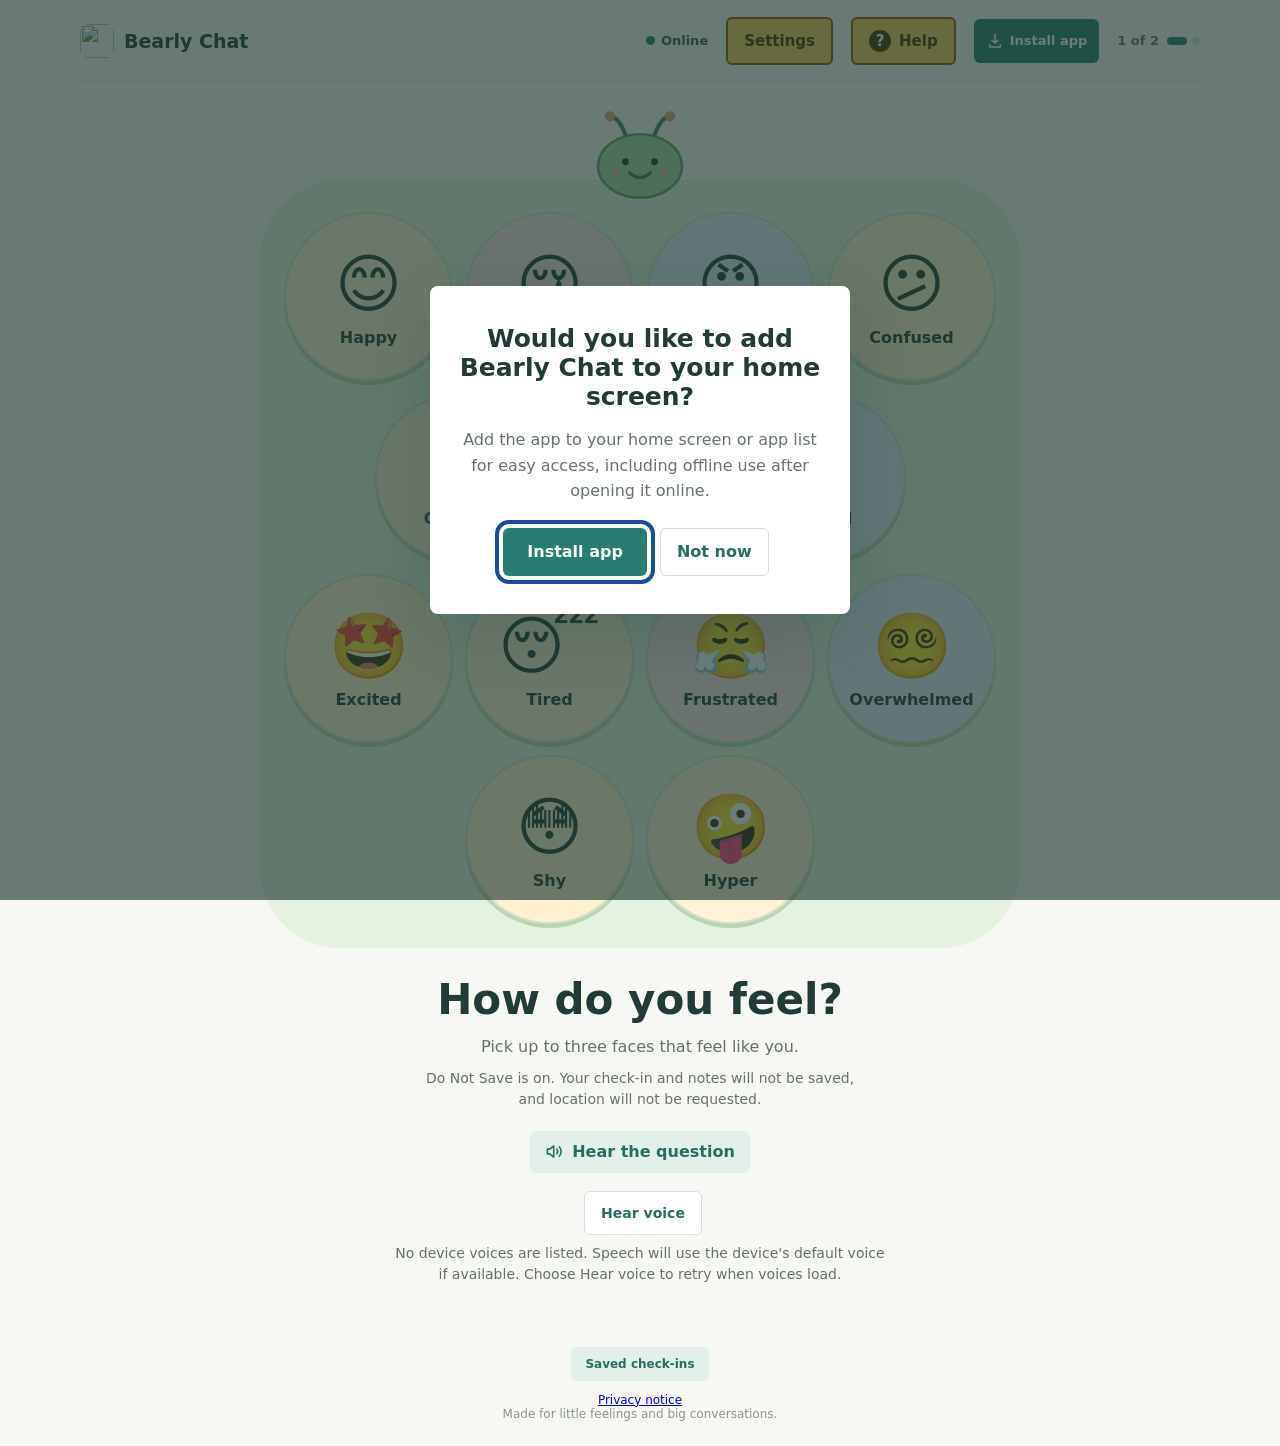
==== commit 621fb29e: "Enhance README, add caterpillar SVG decoration, update service worker cache version, and improve CSS" ====
--- a/index.html
+++ b/index.html
@@ -34,6 +34,17 @@
     </aside>
     <main>
       <section id="feelings-screen" aria-labelledby="feelings-heading">
+        <svg class="caterpillar-head" viewBox="0 0 140 110" aria-hidden="true" focusable="false">
+          <path d="M55 39 Q46 12 35 12 M85 39 Q94 12 105 12" fill="none" stroke="#477f5c" stroke-width="5" stroke-linecap="round"/>
+          <circle cx="35" cy="12" r="6" fill="#e99b72"/>
+          <circle cx="105" cy="12" r="6" fill="#e99b72"/>
+          <ellipse cx="70" cy="70" rx="49" ry="37" fill="#a8d7a4" stroke="#669e70" stroke-width="3"/>
+          <circle cx="53" cy="65" r="4" fill="#223b38"/>
+          <circle cx="87" cy="65" r="4" fill="#223b38"/>
+          <path d="M58 78 Q70 89 82 78" fill="none" stroke="#477f5c" stroke-width="4" stroke-linecap="round"/>
+          <circle cx="42" cy="76" r="5" fill="#efaeb0"/>
+          <circle cx="98" cy="76" r="5" fill="#efaeb0"/>
+        </svg>
         <div class="feelings">
           <button class="feeling-choice" type="button" aria-pressed="false"><span class="feeling-emoji" aria-hidden="true">😊</span><span class="feeling-label">Happy</span></button>
           <button class="feeling-choice" type="button" aria-pressed="false"><span class="feeling-emoji" aria-hidden="true">😢</span><span class="feeling-label">Sad</span></button>
--- a/style.css
+++ b/style.css
@@ -1,6 +1,7 @@
 :root { color-scheme: light; --ink: #223b38; --muted: #64736d; --paper: #f7f8f3; --teal: #287c71; }
 * { box-sizing: border-box; }
-body { margin: 0; min-height: 100vh; background: var(--paper); color: var(--ink); font-family: 'DM Sans', system-ui, -apple-system, 'Segoe UI', Roboto, 'Helvetica Neue', Arial, sans-serif; }
+body { position: relative; isolation: isolate; margin: 0; min-height: 100vh; background: var(--paper); color: var(--ink); font-family: 'DM Sans', system-ui, -apple-system, 'Segoe UI', Roboto, 'Helvetica Neue', Arial, sans-serif; }
+body::before { content: ''; position: fixed; z-index: -1; inset: 0; background: url('./icons/icon-512.png') center / min(80vw, 560px) no-repeat; opacity: .1; pointer-events: none; }
 button { font: inherit; }
 button:focus-visible { outline: 4px solid #194c9b; outline-offset: 4px; }
 .app { min-height: 100vh; display: flex; flex-direction: column; }
@@ -73,15 +74,18 @@
 .notes-actions { display: flex; align-items: center; justify-content: space-between; gap: 12px; margin-top: 8px; }
 .notes-continue-actions { display: flex; flex-wrap: wrap; justify-content: flex-end; gap: 8px; }
 .notes-continue-actions button { margin: 12px 0 0; }
-.feelings { position: relative; isolation: isolate; display: flex; flex-wrap: wrap; justify-content: center; gap: 13px; max-width: 760px; margin: 62px auto 28px; padding: 48px 32px 38px; border-radius: 23% 23% 28% 28% / 13% 13% 18% 18%; background: #f3dfc5; box-shadow: inset 0 0 0 2px #e5c7a6; }
-.feelings::before, .feelings::after { content: ''; position: absolute; z-index: -1; top: -34px; width: clamp(68px, 16%, 112px); aspect-ratio: 1; border: 11px solid #e8c9a6; border-radius: 50%; background: #f7e6d7; }
-.feelings::before { left: 8%; }
-.feelings::after { right: 8%; }
-.feeling-choice { flex: 0 0 calc((100% - 39px) / 4); min-width: 0; min-height: 130px; padding: 16px 8px; display: flex; flex-direction: column; align-items: center; justify-content: center; gap: 10px; border: 1px solid #e8d8c6; border-radius: 24px; background: #fffdf9; color: var(--ink); cursor: pointer; box-shadow: 0 3px 0 #ddc2a5; font-weight: 700; transition: transform .15s, box-shadow .15s; container-type: inline-size; }
-.feeling-choice:hover { transform: translateY(-4px); box-shadow: 0 7px 0 #ddc2a5; }
+.caterpillar-head { position: relative; z-index: 1; display: block; width: 120px; height: auto; margin: 0 auto -20px; }
+.feelings { display: grid; grid-template-columns: repeat(8, minmax(0, 1fr)); gap: 12px; max-width: 760px; margin: 0 auto 28px; padding: 32px 24px 24px; border-radius: 80px; background: #e5f2df; }
+.feeling-choice { grid-column: span 2; min-width: 0; min-height: 130px; aspect-ratio: 1; padding: 12px 6px; display: flex; flex-direction: column; align-items: center; justify-content: center; gap: 6px; border: 2px solid #d5dfcc; border-radius: 50%; background: #fff2d6; color: var(--ink); cursor: pointer; box-shadow: 0 4px 0 #bad5b1; font-weight: 700; transition: transform .15s, box-shadow .15s; container-type: inline-size; }
+.feeling-choice:nth-child(4n + 2) { background: #fce4e8; }
+.feeling-choice:nth-child(4n + 3) { background: #e6ecff; }
+.feeling-choice:nth-child(4n) { background: #fff0cf; }
+.feeling-choice:nth-child(5) { grid-column: 2 / span 2; }
+.feeling-choice:nth-child(12) { grid-column: 3 / span 2; }
+.feeling-choice:hover { transform: translateY(-4px); box-shadow: 0 8px 0 #bad5b1; }
 .feeling-choice[aria-pressed="true"] { border: 3px solid var(--teal); background: #e3f0e9; }
 .feeling-emoji { font-size: 64px; line-height: 1.2; }
-.feeling-label { width: 100%; font-size: clamp(.625rem, 10cqi, 1rem); line-height: 1.2; text-align: center; text-wrap: balance; overflow-wrap: anywhere; }
+.feeling-label { width: 100%; font-size: clamp(.625rem, 11cqi, 1rem); line-height: 1.2; text-align: center; text-wrap: balance; overflow-wrap: anywhere; }
 .back { display: inline-flex; align-items: center; gap: 6px; margin-top: 27px; padding: 8px 0; border: 0; background: transparent; color: #526e64; font-weight: 700; cursor: pointer; }
 .back svg { width: 18px; height: 18px; }
 footer { padding: 20px 32px 25px; text-align: center; color: #89978e; font-size: 12px; }
@@ -132,9 +136,10 @@
   main { width: calc(100% - 36px); padding-top: 38px; }
   h1 { font-size: 34px; }
   .question-circle h1 { font-size: clamp(12px, 4vw, 25px); }
-  .feelings { gap: 10px; margin-top: 48px; padding: 38px 12px 30px; border-radius: 23% 23% 28% 28% / 8% 8% 12% 12%; }
-  .feelings::before, .feelings::after { top: -28px; border-width: 8px; }
-  .feeling-choice { flex-basis: calc((100% - 20px) / 3); min-height: 110px; padding: 8px 4px; gap: 6px; border-radius: 18px; }
+  .feelings { grid-template-columns: repeat(6, minmax(0, 1fr)); gap: 8px; padding: 28px 12px 12px; border-radius: 50px; }
+  .feeling-choice:nth-child(5), .feeling-choice:nth-child(12) { grid-column: span 2; }
+  .feeling-choice:nth-child(13) { grid-column: 3 / span 2; }
+  .feeling-choice { min-height: 110px; padding: 8px 4px; }
   .feeling-emoji { font-size: 48px; }
   .feeling-label { font-size: clamp(.5625rem, 10cqi, .875rem); }
 }
@@ -153,6 +158,7 @@
 }
 @media (prefers-reduced-motion: reduce) { * { transition: none !important; } }
 @media print {
+  body::before { display: none; }
   body.demo-open > :not(#demo-dialog) { display: none !important; }
   body.settings-demo-open > :not(#settings-demo-dialog) { display: none !important; }
   body.demo-open, body.settings-demo-open { background: #fff; color: #000; }
@@ -177,5 +183,6 @@
 html.large-text { font-size: 125%; }
 html.large-text h1 { font-size: 48px; }
 html.high-contrast { --ink: #000; --muted: #1a1a1a; --paper: #fff; --teal: #0b4d44; }
+html.high-contrast body::before { display: none; }
 html.high-contrast button, html.high-contrast .settings-panel fieldset { border: 2px solid #000; }
 html.reduce-motion *, html.reduce-motion *::before, html.reduce-motion *::after { transition: none !important; animation: none !important; scroll-behavior: auto !important; }
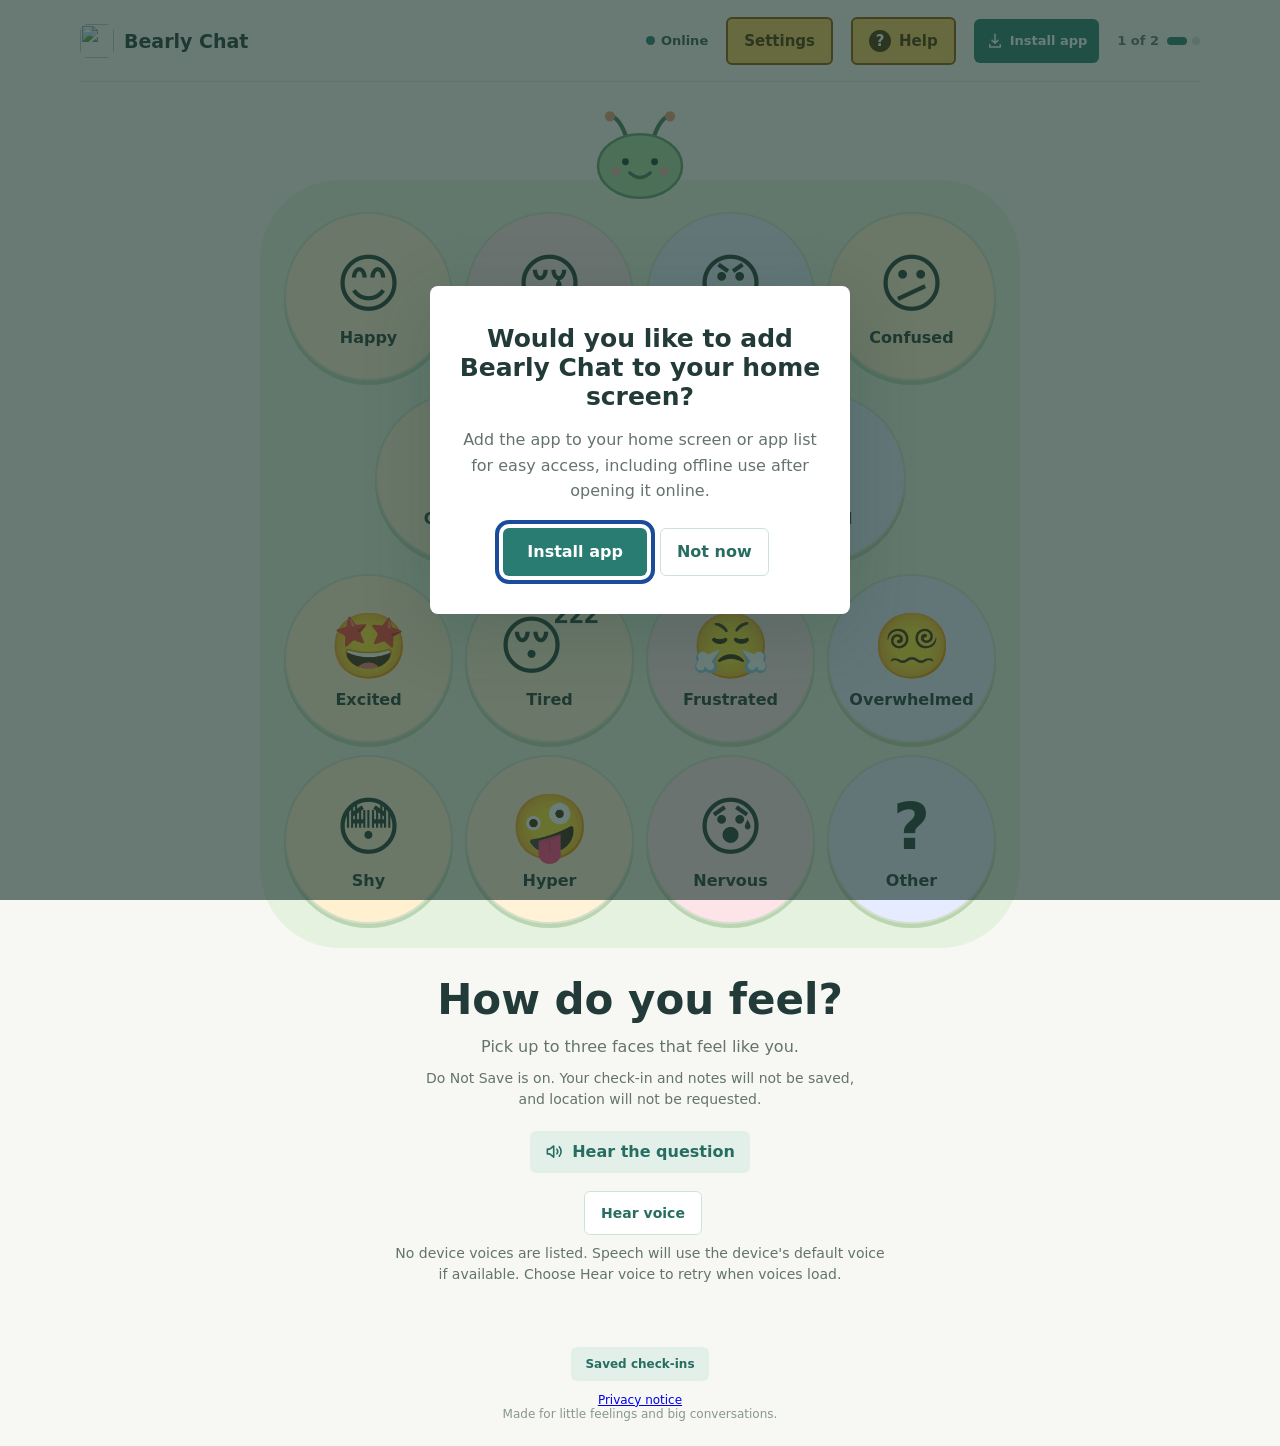
==== commit 9a29d763: "Add custom feeling feature with translations and validation" ====
--- a/index.html
+++ b/index.html
@@ -59,6 +59,8 @@
           <button class="feeling-choice" type="button" aria-pressed="false"><span class="feeling-emoji" aria-hidden="true">😵‍💫</span><span class="feeling-label">Overwhelmed</span></button>
           <button class="feeling-choice" type="button" aria-pressed="false"><span class="feeling-emoji" aria-hidden="true">😳</span><span class="feeling-label">Shy</span></button>
           <button class="feeling-choice" type="button" aria-pressed="false"><span class="feeling-emoji" aria-hidden="true">🤪</span><span class="feeling-label">Hyper</span></button>
+          <button class="feeling-choice" type="button" aria-pressed="false"><span class="feeling-emoji" aria-hidden="true">😰</span><span class="feeling-label">Nervous</span></button>
+          <button class="feeling-choice" id="custom-feeling-choice" type="button" aria-pressed="false"><span class="feeling-emoji" aria-hidden="true">?</span><span class="feeling-label">Other</span></button>
         </div>
         <div class="heading">
           <h1 id="feelings-heading" tabindex="-1">How do you feel?</h1>
@@ -206,6 +208,14 @@
     <button class="close-thanks" id="confirm-feeling" type="button">Yes</button>
     <button class="dialog-secondary" id="decline-feeling" type="button" autofocus>No</button>
   </dialog>
+  <dialog class="detail-dialog" id="custom-feeling-dialog" aria-labelledby="custom-feeling-heading">
+    <h2 id="custom-feeling-heading">What feeling would you like to add?</h2>
+    <label for="custom-feeling-input">Feeling name</label>
+    <input id="custom-feeling-input" type="text" maxlength="40" autocomplete="off">
+    <p class="dialog-status" id="custom-feeling-status" role="status" aria-live="polite"></p>
+    <button class="close-thanks" id="custom-feeling-next" type="button">Continue</button>
+    <button class="dialog-secondary" id="custom-feeling-cancel" type="button">Cancel</button>
+  </dialog>
   <dialog class="detail-dialog" id="add-user-dialog" aria-labelledby="add-user-heading">
     <h2 id="add-user-heading">What should we call this user?</h2>
     <label for="new-user-name">User name</label>
@@ -340,6 +350,19 @@
     <button class="close-thanks" id="done-without-saving" type="button" hidden>Done without saving</button>
     <button class="dialog-secondary" id="cancel-save" type="button">Cancel</button>
   </dialog>
+  <dialog class="detail-dialog" id="pin-dialog" aria-labelledby="pin-heading">
+    <h2 id="pin-heading">Enter PIN</h2>
+    <p>A PIN only restricts access in this app. Saved data and CSV files are not encrypted.</p>
+    <label for="pin-input">PIN (4 to 8 digits)</label>
+    <input id="pin-input" type="password" inputmode="numeric" autocomplete="off" maxlength="8">
+    <div id="pin-confirm-container" hidden>
+      <label for="pin-confirm">Confirm PIN</label>
+      <input id="pin-confirm" type="password" inputmode="numeric" autocomplete="off" maxlength="8">
+    </div>
+    <p class="dialog-status" id="pin-status" role="status" aria-live="polite"></p>
+    <button class="close-thanks" id="pin-submit" type="button">Continue</button>
+    <button class="dialog-secondary" id="pin-cancel" type="button">Cancel</button>
+  </dialog>
   <dialog class="detail-dialog" id="history-dialog" aria-labelledby="history-heading">
     <h2 id="history-heading">Saved check-ins</h2>
     <p id="history-user-scope" role="status" hidden></p>
@@ -432,6 +455,97 @@
     const historyStatus = document.getElementById('history-status');
     const historyList = document.getElementById('history-list');
     const cancelSaveButton = document.getElementById('cancel-save');
+    const pinDialog = document.getElementById('pin-dialog');
+    const pinInput = document.getElementById('pin-input');
+    const pinConfirm = document.getElementById('pin-confirm');
+    const pinStatus = document.getElementById('pin-status');
+    const pinSubmit = document.getElementById('pin-submit');
+    const pinCancel = document.getElementById('pin-cancel');
+    const pinKey = 'bearly-chat-pin';
+    let resolvePin;
+    let historyAuthorized = false;
+
+    function readPin() {
+      const value = localStorage.getItem(pinKey);
+      if (value === null) return null;
+      const stored = JSON.parse(value);
+      if (!stored || stored.version !== 1 || !/^[0-9a-f]{32}$/.test(stored.salt) || !/^[0-9a-f]{64}$/.test(stored.hash)) throw new Error('Invalid PIN data');
+      return stored;
+    }
+
+    async function pinHash(pin, salt) {
+      const bytes = new Uint8Array(salt.match(/../g).map(pair => parseInt(pair, 16)));
+      const key = await window.crypto.subtle.importKey('raw', new TextEncoder().encode(pin), 'PBKDF2', false, ['deriveBits']);
+      const hash = await window.crypto.subtle.deriveBits({ name: 'PBKDF2', salt: bytes, iterations: 150000, hash: 'SHA-256' }, key, 256);
+      return Array.from(new Uint8Array(hash), byte => byte.toString(16).padStart(2, '0')).join('');
+    }
+
+    function requestPin() {
+      if (window.__isTest__ || settings.doNotSave || resolvePin) return Promise.resolve(true);
+      pinInput.value = '';
+      pinConfirm.value = '';
+      pinStatus.textContent = '';
+      try {
+        const creating = readPin() === null;
+        document.getElementById('pin-heading').textContent = translate(creating ? 'Create a PIN' : 'Enter PIN');
+        document.getElementById('pin-confirm-container').hidden = !creating;
+      } catch (error) {
+        console.error('Unable to read PIN:', error);
+        document.getElementById('pin-confirm-container').hidden = true;
+        pinStatus.textContent = translate('Could not access the PIN. Check browser storage and try again.');
+      }
+      pinDialog.showModal();
+      pinInput.focus();
+      return new Promise(resolve => { resolvePin = resolve; });
+    }
+    pinDialog.addEventListener('close', () => {
+      pinInput.value = '';
+      pinConfirm.value = '';
+      const resolve = resolvePin;
+      resolvePin = null;
+      if (resolve) resolve(false);
+    });
+    pinDialog.addEventListener('cancel', event => {
+      event.preventDefault();
+      if (!pinSubmit.disabled) pinDialog.close();
+    });
+    pinCancel.addEventListener('click', () => pinDialog.close());
+    pinSubmit.addEventListener('click', async () => {
+      const pin = pinInput.value;
+      if (!/^[0-9]{4,8}$/.test(pin)) {
+        pinStatus.textContent = translate('Enter a PIN of 4 to 8 digits.');
+        return;
+      }
+      pinSubmit.disabled = true;
+      pinCancel.disabled = true;
+      try {
+        const stored = readPin();
+        if (!stored && pin !== pinConfirm.value) {
+          pinStatus.textContent = translate('PINs do not match.');
+          return;
+        }
+        const salt = stored ? stored.salt : Array.from(window.crypto.getRandomValues(new Uint8Array(16)), byte => byte.toString(16).padStart(2, '0')).join('');
+        const hash = await pinHash(pin, salt);
+        if (stored && hash !== stored.hash) {
+          pinStatus.textContent = translate('Incorrect PIN. Try again.');
+          return;
+        }
+        if (!stored) {
+          if (readPin() !== null) throw new Error('PIN changed in another tab');
+          localStorage.setItem(pinKey, JSON.stringify({ version: 1, salt, hash }));
+        }
+        const resolve = resolvePin;
+        resolvePin = null;
+        pinDialog.close();
+        if (resolve) resolve(!settings.doNotSave);
+      } catch (error) {
+        console.error('Unable to verify PIN:', error);
+        pinStatus.textContent = translate('Could not access the PIN. Check browser storage and try again.');
+      } finally {
+        pinSubmit.disabled = false;
+        pinCancel.disabled = false;
+      }
+    });
     const legacyStorageKey = 'toddle-cation-check-ins';
     const databaseName = 'bearly-chat';
     const oldDatabaseName = 'toddle-cation';
@@ -990,42 +1104,42 @@
         applySettings();
         saveSettings();
       });
-      document.getElementById('setting-voice-gender').addEventListener('change', event => {
-        settings.voiceGender = event.target.value;
-        voiceLocked = false;
-        refreshVoiceStatus();
-        saveSettings();
-      });
-      document.getElementById('setting-language').addEventListener('change', event => {
-        settings.language = event.target.value;
-        voiceLocked = false;
-        applySettings();
-        refreshVoiceStatus();
-        updateFeelingChoices();
-        saveSettings();
-      });
-      document.getElementById('setting-volume').addEventListener('input', event => {
-        settings.volume = Number(event.target.value);
-        applySettings();
-        saveSettings();
-      });
-      document.getElementById('setting-mute').addEventListener('change', event => {
-        settings.muted = event.target.checked;
-        if (settings.muted && speechSupported) window.speechSynthesis.cancel();
-        applySettings();
-        saveSettings();
-      });
-      document.getElementById('setting-randomize').addEventListener('change', event => {
-        settings.randomize = event.target.checked;
-        randomizeChoices();
-        applySettings();
-        saveSettings();
-      });
-      document.getElementById('setting-do-not-save').addEventListener('change', event => {
-        settings.doNotSave = event.target.checked;
-        applySettings();
-        saveSettings();
-      });
+    });
+    document.getElementById('setting-voice-gender').addEventListener('change', event => {
+      settings.voiceGender = event.target.value;
+      voiceLocked = false;
+      refreshVoiceStatus();
+      saveSettings();
+    });
+    document.getElementById('setting-language').addEventListener('change', event => {
+      settings.language = event.target.value;
+      voiceLocked = false;
+      applySettings();
+      refreshVoiceStatus();
+      updateFeelingChoices();
+      saveSettings();
+    });
+    document.getElementById('setting-volume').addEventListener('input', event => {
+      settings.volume = Number(event.target.value);
+      applySettings();
+      saveSettings();
+    });
+    document.getElementById('setting-mute').addEventListener('change', event => {
+      settings.muted = event.target.checked;
+      if (settings.muted && speechSupported) window.speechSynthesis.cancel();
+      applySettings();
+      saveSettings();
+    });
+    document.getElementById('setting-randomize').addEventListener('change', event => {
+      settings.randomize = event.target.checked;
+      randomizeChoices();
+      applySettings();
+      saveSettings();
+    });
+    document.getElementById('setting-do-not-save').addEventListener('change', event => {
+      settings.doNotSave = event.target.checked;
+      applySettings();
+      saveSettings();
     });
     document.getElementById('setting-save-location').addEventListener('change', event => {
       settings.saveLocation = event.target.checked;
@@ -1413,7 +1527,7 @@
       if (!savingCheckIn) cancelSave();
     });
     cancelSaveButton.addEventListener('click', cancelSave);
-    saveButton.addEventListener('click', () => {
+    saveButton.addEventListener('click', async () => {
       if (settings.doNotSave) return;
       if (settings.multipleUsers && !currentUser()) {
         locationStatus.textContent = translate('Choose a user in Settings.');
@@ -1428,10 +1542,24 @@
         locationStatus.textContent = translate('Location is unavailable. Open the app on HTTPS or localhost and enable location on your device.');
         return;
       }
+      if (!await requestPin() || !locationDialog.open) return;
+      if (settings.doNotSave) {
+        locationStatus.textContent = translate('Saving is turned off');
+        return;
+      }
+      if (settings.saveLocation && (!window.isSecureContext || !navigator.geolocation)) {
+        locationStatus.textContent = translate('Location is unavailable. Open the app on HTTPS or localhost and enable location on your device.');
+        return;
+      }
       const request = ++locationRequest;
       saveButton.disabled = true;
       const persistCheckIn = async coords => {
         if (request !== locationRequest || !locationDialog.open) return;
+        if (settings.doNotSave) {
+          locationStatus.textContent = translate('Saving is turned off');
+          return;
+        }
+        if (!settings.saveLocation) coords = null;
         savingCheckIn = true;
         cancelSaveButton.disabled = true;
         locationStatus.textContent = translate('Saving your check-in...');
@@ -1478,6 +1606,16 @@
 
     document.getElementById('open-history').addEventListener('click', async () => {
       historyList.replaceChildren();
+      historyAuthorized = false;
+      if (settings.doNotSave) {
+        historyStatus.textContent = translate('Turn off Do Not Save to view or export saved check-ins.');
+        document.getElementById('download-history').disabled = true;
+        historyDialog.showModal();
+        return;
+      }
+      if (!await requestPin() || settings.doNotSave) return;
+      historyAuthorized = true;
+      document.getElementById('download-history').disabled = false;
       historyStatus.textContent = translate('Loading saved check-ins...');
       historyDialog.showModal();
       const user = currentUser();
@@ -1571,6 +1709,7 @@
     }
 
     document.getElementById('download-history').addEventListener('click', async () => {
+      if (settings.doNotSave || !historyAuthorized || !historyDialog.open) return;
       try {
         const scope = currentUserScope();
         const user = currentUser();
@@ -1672,6 +1811,7 @@
       downloadChoiceDialog.close();
       historyStatus.textContent = translate('Check-ins remain saved on this device.');
     });
+    historyDialog.addEventListener('close', () => { historyAuthorized = false; });
     document.getElementById('close-history').addEventListener('click', () => historyDialog.close());
 
     document.querySelectorAll('.sound').forEach(button => {
@@ -1684,25 +1824,64 @@
     const feelingChoices = Array.from(document.querySelector('.feelings').children);
     const originalFeelingOrder = feelingChoices.slice();
     const addFeelingDialog = document.getElementById('add-feeling-dialog');
+    const customFeelingChoice = document.getElementById('custom-feeling-choice');
+    const customFeelingDialog = document.getElementById('custom-feeling-dialog');
+    const customFeelingInput = document.getElementById('custom-feeling-input');
+    const customFeelingStatus = document.getElementById('custom-feeling-status');
+    function feelingName(feeling) {
+      return feeling.button ? feeling.button.lastChild.textContent.trim() : feeling.name;
+    }
     function updateFeelingChoices() {
       feelingChoices.forEach(choice => {
-        const selected = selectedFeelings.includes(choice);
+        const selected = choice !== customFeelingChoice && selectedFeelings.some(feeling =>
+          feeling.button === choice || (!feeling.button && feelingName(feeling).toLocaleLowerCase() === choice.lastChild.textContent.trim().toLocaleLowerCase()));
         choice.setAttribute('aria-pressed', String(selected));
         choice.disabled = selected && !replaceFeelings;
       });
       document.getElementById('selected-feelings').textContent = selectedFeelings.length
-        ? translate('Chosen: {feelings}').replace('{feelings}', selectedFeelings.map(choice => choice.lastChild.textContent.trim()).join(', '))
+        ? translate('Chosen: {feelings}').replace('{feelings}', selectedFeelings.map(feelingName).join(', '))
         : '';
       document.getElementById('feelings-done').hidden = !selectedFeelings.length;
     }
-    feelingChoices.forEach(button => button.addEventListener('click', () => {
-      pendingFeeling = button;
-      const name = button.lastChild.textContent.trim();
-      document.getElementById('feeling-confirm-emoji').textContent = button.querySelector('.feeling-emoji').textContent;
+    function confirmFeeling(feeling, emoji) {
+      pendingFeeling = feeling;
+      const name = feelingName(feeling);
+      document.getElementById('feeling-confirm-emoji').textContent = emoji;
       document.getElementById('feeling-confirm-heading').textContent = name;
       feelingDialog.showModal();
       speak(name);
+    }
+    feelingChoices.forEach(button => button.addEventListener('click', () => {
+      if (button === customFeelingChoice) {
+        customFeelingInput.value = '';
+        customFeelingStatus.textContent = '';
+        customFeelingDialog.showModal();
+        customFeelingInput.focus();
+        return;
+      }
+      confirmFeeling({ button }, button.querySelector('.feeling-emoji').textContent);
     }));
+    function submitCustomFeeling() {
+      const name = customFeelingInput.value.trim();
+      if (!name || name.length > 40 || /[\u0000-\u001f\u007f]/.test(name)) {
+        customFeelingStatus.textContent = translate('Enter a feeling name of up to 40 characters.');
+        return;
+      }
+      if (!replaceFeelings && selectedFeelings.some(feeling => feelingName(feeling).toLocaleLowerCase() === name.toLocaleLowerCase())) {
+        customFeelingStatus.textContent = translate('That feeling has already been chosen.');
+        return;
+      }
+      customFeelingDialog.close();
+      confirmFeeling({ name }, '?');
+    }
+    document.getElementById('custom-feeling-next').addEventListener('click', submitCustomFeeling);
+    customFeelingInput.addEventListener('keydown', event => {
+      if (event.key === 'Enter' && !event.isComposing) {
+        event.preventDefault();
+        submitCustomFeeling();
+      }
+    });
+    document.getElementById('custom-feeling-cancel').addEventListener('click', () => customFeelingDialog.close());
     document.getElementById('confirm-feeling').addEventListener('click', () => {
       if (!pendingFeeling) return;
       if (replaceFeelings) selectedFeelings = [];
@@ -1772,7 +1951,7 @@
     function continueToSave(includeNotes) {
       const date = new Date();
       pendingCheckIn = {
-        feeling: selectedFeelings.map(choice => choice.lastChild.textContent.trim()).join(', '),
+        feeling: selectedFeelings.map(feelingName).join(', '),
         color: selectedColor,
         notes: includeNotes ? document.getElementById('owner-notes').value.trim() : '',
         localDate: date.toLocaleDateString(),
@@ -1827,6 +2006,8 @@
         status.textContent = 'No saved check-in is available to download.';
         return;
       }
+      if (settings.doNotSave) return;
+      if (!await requestPin()) return;
       try {
         downloadCsv(checkInsCsv([savedCheckIn], true), 'check-in.csv');
         status.textContent = 'Download started.';
--- a/style.css
+++ b/style.css
@@ -6,20 +6,20 @@
 button:focus-visible { outline: 4px solid #194c9b; outline-offset: 4px; }
 .app { min-height: 100vh; display: flex; flex-direction: column; }
 .topbar { width: min(1120px, calc(100% - 64px)); margin: 0 auto; height: 82px; display: flex; align-items: center; justify-content: space-between; border-bottom: 1px solid #dfe7df; }
-.brand { display: flex; align-items: center; gap: 10px; font-family: Nunito, ui-rounded, 'Arial Rounded MT Bold', system-ui, -apple-system, 'Segoe UI', Roboto, Arial, sans-serif; font-size: 19px; font-weight: 900; }
+.brand { display: flex; align-items: center; gap: 10px; font-family: Nunito, ui-rounded, 'Arial Rounded MT Bold', system-ui, -apple-system, 'Segoe UI', Roboto, Arial, sans-serif; font-size: 1.1875rem; font-weight: 900; }
 .brand-mark { width: 34px; height: 34px; display: block; border-radius: 8px; object-fit: cover; }
 .header-actions { display: flex; align-items: center; gap: 18px; }
-.connection-status { display: inline-flex; align-items: center; gap: 6px; color: #355a50; font-size: 13px; font-weight: 700; white-space: nowrap; }
+.connection-status { display: inline-flex; align-items: center; gap: 6px; color: #355a50; font-size: .8125rem; font-weight: 700; white-space: nowrap; }
 .connection-status::before { content: ''; width: 9px; height: 9px; border-radius: 50%; background: #808d86; }
 .connection-status[data-connection="online"]::before { background: #287c71; }
 .connection-status[data-connection="offline"]::before { background: #a45b25; }
-.help-button { display: inline-flex; align-items: center; justify-content: center; gap: 8px; min-height: 48px; padding: 0 16px; border: 2px solid #8a5707; border-radius: 6px; background: #f5ca58; color: #493000; font-size: 15px; font-weight: 700; cursor: pointer; }
+.help-button { display: inline-flex; align-items: center; justify-content: center; gap: 8px; min-height: 48px; padding: 0 16px; border: 2px solid #8a5707; border-radius: 6px; background: #f5ca58; color: #493000; font-size: .9375rem; font-weight: 700; cursor: pointer; }
 .help-button:hover { background: #eab94b; }
 .help-button span { display: inline-grid; place-items: center; width: 22px; height: 22px; border-radius: 50%; background: #493000; color: #fff; font-weight: 700; }
-.install-button { display: inline-flex; align-items: center; justify-content: center; gap: 6px; min-height: 44px; padding: 0 12px; border: 0; border-radius: 6px; background: #287c71; color: #fff; font-size: 13px; font-weight: 700; white-space: nowrap; cursor: pointer; }
+.install-button { display: inline-flex; align-items: center; justify-content: center; gap: 6px; min-height: 44px; padding: 0 12px; border: 0; border-radius: 6px; background: #287c71; color: #fff; font-size: .8125rem; font-weight: 700; white-space: nowrap; cursor: pointer; }
 .install-button:hover { background: #20685e; }
 .install-button svg { width: 18px; height: 18px; }
-.step { display: flex; align-items: center; gap: 8px; color: var(--muted); font-size: 13px; font-weight: 700; }
+.step { display: flex; align-items: center; gap: 8px; color: var(--muted); font-size: .8125rem; font-weight: 700; }
 .step-dots { display: flex; gap: 5px; }
 .step-dots span { width: 8px; height: 8px; border-radius: 50%; background: #d3ddd6; }
 .step-dots span.active { width: 20px; border-radius: 8px; background: var(--teal); }
@@ -29,18 +29,18 @@
 .update-notice .update-status:empty { display: none; }
 main { width: min(1020px, calc(100% - 64px)); flex: 1; margin: 0 auto; padding: 24px 0 42px; }
 .heading { text-align: center; }
-h1 { margin: 0; font-family: Nunito, ui-rounded, 'Arial Rounded MT Bold', system-ui, -apple-system, 'Segoe UI', Roboto, Arial, sans-serif; font-size: 42px; line-height: 1.15; font-weight: 900; }
-.subtitle { margin: 12px 0 0; color: var(--muted); font-size: 16px; }
-.privacy-notice { margin: 12px auto 0; max-width: 440px; color: var(--muted); font-size: 14px; line-height: 1.5; }
+h1 { margin: 0; font-family: Nunito, ui-rounded, 'Arial Rounded MT Bold', system-ui, -apple-system, 'Segoe UI', Roboto, Arial, sans-serif; font-size: 2.625rem; line-height: 1.15; font-weight: 900; }
+.subtitle { margin: 12px 0 0; color: var(--muted); font-size: 1rem; }
+.privacy-notice { margin: 12px auto 0; max-width: 440px; color: var(--muted); font-size: .875rem; line-height: 1.5; }
 .sound { display: inline-flex; align-items: center; justify-content: center; gap: 8px; min-height: 42px; margin-top: 21px; padding: 0 15px; background: #e3f0e9; border: 0; border-radius: 6px; color: #276d61; font-weight: 700; cursor: pointer; }
 .sound svg { width: 19px; height: 19px; }
 .sound:hover { background: #d4e9dc; }
-.voice-settings { margin: 18px auto 0; color: var(--muted); font-size: 14px; }
+.voice-settings { margin: 18px auto 0; color: var(--muted); font-size: .875rem; }
 .voice-settings .dialog-secondary { min-height: 44px; margin: 0 0 0 6px; }
 .voice-settings p { max-width: 500px; margin: 8px auto 0; line-height: 1.5; }
 .color-wheel { position: relative; width: min(620px, 90.5%); aspect-ratio: 1; margin: 35px auto; }
 .question-circle { position: absolute; inset: 26%; display: grid; place-items: center; padding: 15px; border: 2px solid #dfeae2; border-radius: 50%; background: #fff; text-align: center; }
-.question-circle h1 { font-size: 34px; }
+.question-circle h1 { font-size: 2.125rem; }
 .colors { position: absolute; inset: 0; }
 .color-choice { position: absolute; width: 30.46%; padding: 0; border: 0; border-radius: 50%; background: transparent; color: #101b19; cursor: pointer; transform: translate(-50%, -50%); }
 .color-choice:nth-child(1) { left: 50%; top: 10%; }
@@ -63,14 +63,14 @@
 .swatch { display: block; width: 100%; aspect-ratio: 1; border: 2px solid #dfe7df; border-radius: 50%; background: var(--color); transition: transform .15s; }
 .color-choice[data-color="white"] .swatch { border-bottom: 1px solid #e8ede8; }
 .color-choice:hover .swatch { transform: scale(1.03); }
-.color-name { position: absolute; inset: 0; display: grid; place-items: center; font-size: 14px; font-weight: 700; }
+.color-name { position: absolute; inset: 0; display: grid; place-items: center; font-size: .875rem; font-weight: 700; }
 .color-prompt { margin-top: 18px; text-align: center; }
 .notes-panel { max-width: 640px; margin: 0 auto; }
 .notes-panel .subtitle { margin-bottom: 28px; }
 .notes-panel label { display: block; margin-bottom: 8px; font-weight: 700; }
 .notes-panel textarea { display: block; width: 100%; min-height: 180px; padding: 12px; border: 1px solid #cbd9ce; border-radius: 6px; background: #fff; color: var(--ink); font: inherit; line-height: 1.5; resize: vertical; }
 .notes-panel textarea:focus-visible { outline: 4px solid #194c9b; outline-offset: 3px; }
-.notes-keyboard-hint { margin: 8px 0 0; color: var(--muted); font-size: 14px; }
+.notes-keyboard-hint { margin: 8px 0 0; color: var(--muted); font-size: .875rem; }
 .notes-actions { display: flex; align-items: center; justify-content: space-between; gap: 12px; margin-top: 8px; }
 .notes-continue-actions { display: flex; flex-wrap: wrap; justify-content: flex-end; gap: 8px; }
 .notes-continue-actions button { margin: 12px 0 0; }
@@ -81,14 +81,13 @@
 .feeling-choice:nth-child(4n + 3) { background: #e6ecff; }
 .feeling-choice:nth-child(4n) { background: #fff0cf; }
 .feeling-choice:nth-child(5) { grid-column: 2 / span 2; }
-.feeling-choice:nth-child(12) { grid-column: 3 / span 2; }
 .feeling-choice:hover { transform: translateY(-4px); box-shadow: 0 8px 0 #bad5b1; }
 .feeling-choice[aria-pressed="true"] { border: 3px solid var(--teal); background: #e3f0e9; }
-.feeling-emoji { font-size: 64px; line-height: 1.2; }
+.feeling-emoji { font-size: 4rem; line-height: 1.2; }
 .feeling-label { width: 100%; font-size: clamp(.625rem, 11cqi, 1rem); line-height: 1.2; text-align: center; text-wrap: balance; overflow-wrap: anywhere; }
 .back { display: inline-flex; align-items: center; gap: 6px; margin-top: 27px; padding: 8px 0; border: 0; background: transparent; color: #526e64; font-weight: 700; cursor: pointer; }
 .back svg { width: 18px; height: 18px; }
-footer { padding: 20px 32px 25px; text-align: center; color: #89978e; font-size: 12px; }
+footer { padding: 20px 32px 25px; text-align: center; color: #89978e; font-size: .75rem; }
 .history-button { margin-bottom: 12px; padding: 10px 14px; border: 0; border-radius: 6px; background: #e3f0e9; color: #276d61; font-weight: 700; cursor: pointer; }
 .history-button:hover { background: #d4e9dc; }
 [hidden] { display: none !important; }
@@ -96,10 +95,10 @@
 dialog::backdrop { background: #1d3831a6; }
 .thank-icon { display: inline-grid; place-items: center; width: 66px; height: 66px; margin-bottom: 19px; border-radius: 50%; background: #e1f1e7; color: #2a806d; }
 .thank-icon svg { width: 31px; height: 31px; }
-dialog h2 { margin: 0; font-family: Nunito, ui-rounded, 'Arial Rounded MT Bold', system-ui, -apple-system, 'Segoe UI', Roboto, Arial, sans-serif; font-size: 32px; }
+dialog h2 { margin: 0; font-family: Nunito, ui-rounded, 'Arial Rounded MT Bold', system-ui, -apple-system, 'Segoe UI', Roboto, Arial, sans-serif; font-size: 2rem; }
 .feeling-dialog .feeling-emoji { display: block; margin-bottom: 12px; }
 .color-confirm-swatch { display: block; width: 100px; height: 100px; margin: 0 auto 12px; border: 2px solid #dfe7df; border-radius: 50%; background: var(--color); }
-.install-dialog h2, .detail-dialog h2 { font-size: 25px; }
+.install-dialog h2, .detail-dialog h2 { font-size: 1.5625rem; }
 .install-dialog p, .detail-dialog p { margin: 16px 0 0; color: var(--muted); line-height: 1.6; }
 .detail-dialog .dialog-status, .install-dialog .dialog-status { color: #76472a; }
 .dialog-secondary { min-height: 48px; margin: 12px 8px 0; padding: 0 16px; border: 1px solid #cfe2d7; border-radius: 6px; background: #fff; color: #276d61; font-weight: 700; cursor: pointer; }
@@ -108,7 +107,7 @@
 .demo-dialog { width: min(620px, calc(100% - 40px)); max-height: calc(100% - 40px); overflow-y: auto; }
 .demo-dialog .demo-progress { color: #276d61; font-weight: 700; }
 .demo-step { min-height: 200px; margin-top: 20px; padding: 20px; border: 1px solid #dfe7df; border-radius: 8px; background: #f7f8f3; text-align: left; }
-.demo-step h3 { margin: 0; font-family: Nunito, ui-rounded, 'Arial Rounded MT Bold', system-ui, -apple-system, 'Segoe UI', Roboto, Arial, sans-serif; font-size: 21px; }
+.demo-step h3 { margin: 0; font-family: Nunito, ui-rounded, 'Arial Rounded MT Bold', system-ui, -apple-system, 'Segoe UI', Roboto, Arial, sans-serif; font-size: 1.3125rem; }
 .demo-step p { margin-top: 12px; }
 .demo-example { display: flex; flex-wrap: wrap; gap: 8px; margin-top: 16px; }
 .demo-example span { padding: 10px 12px; border: 1px solid #dfe7df; border-radius: 6px; background: #fff; font-weight: 700; }
@@ -124,9 +123,9 @@
 .close-thanks { min-height: 48px; margin-top: 24px; padding: 0 24px; border: 0; border-radius: 6px; background: #287c71; color: white; font-weight: 700; cursor: pointer; }
 .close-thanks:hover { background: #20685e; }
 .closed { min-height: 100vh; display: grid; place-items: center; text-align: center; }
-.closed h1 { font-size: 28px; }
+.closed h1 { font-size: 1.75rem; }
 .location-setup { width: min(560px, calc(100% - 36px)); min-height: 100vh; margin: 0 auto; display: grid; align-content: center; text-align: center; }
-.location-setup h1 { font-size: 32px; }
+.location-setup h1 { font-size: 2rem; }
 .location-setup p { color: var(--muted); line-height: 1.6; }
 .privacy-policy { width: min(760px, calc(100% - 36px)); margin: 0 auto; padding: 40px 0; line-height: 1.6; }
 .privacy-policy h2 { margin-top: 30px; }
@@ -134,13 +133,12 @@
   .topbar { width: calc(100% - 36px); height: 70px; }
   .update-notice { width: calc(100% - 36px); }
   main { width: calc(100% - 36px); padding-top: 38px; }
-  h1 { font-size: 34px; }
-  .question-circle h1 { font-size: clamp(12px, 4vw, 25px); }
+  h1 { font-size: 2.125rem; }
+  .question-circle h1 { font-size: clamp(.75rem, 4vw, 1.5625rem); }
   .feelings { grid-template-columns: repeat(6, minmax(0, 1fr)); gap: 8px; padding: 28px 12px 12px; border-radius: 50px; }
-  .feeling-choice:nth-child(5), .feeling-choice:nth-child(12) { grid-column: span 2; }
-  .feeling-choice:nth-child(13) { grid-column: 3 / span 2; }
+  .feeling-choice:nth-child(5) { grid-column: span 2; }
   .feeling-choice { min-height: 110px; padding: 8px 4px; }
-  .feeling-emoji { font-size: 48px; }
+  .feeling-emoji { font-size: 3rem; }
   .feeling-label { font-size: clamp(.5625rem, 10cqi, .875rem); }
 }
 @media (max-width: 600px) {
@@ -150,10 +148,10 @@
 }
 @media (max-width: 380px) {
   .header-actions { gap: 8px; }
-  .brand { font-size: 16px; }
+  .brand { font-size: 1rem; }
   .step-dots { display: none; }
-  h1 { font-size: 29px; }
-  .color-name { font-size: 12px; }
+  h1 { font-size: 1.8125rem; }
+  .color-name { font-size: .75rem; }
   .feeling-choice { min-height: 120px; }
 }
 @media (prefers-reduced-motion: reduce) { * { transition: none !important; } }
@@ -175,13 +173,29 @@
 .settings-panel input[type="range"] { width: 100%; min-height: 44px; }
 .settings-panel select { width: 100%; min-height: 44px; margin: 4px 0 8px; padding: 8px 10px; border: 1px solid #cbd9ce; border-radius: 6px; background: #fff; color: var(--ink); font: inherit; }
 .settings-panel select:focus-visible { outline: 4px solid #194c9b; outline-offset: 3px; }
-.detail-dialog input[type="text"] { width: 100%; min-height: 44px; margin-top: 8px; padding: 8px; border: 1px solid #cbd9ce; border-radius: 6px; font: inherit; }
+.detail-dialog input[type="text"], .detail-dialog input[type="password"] { width: 100%; min-height: 44px; margin-top: 8px; padding: 8px; border: 1px solid #cbd9ce; border-radius: 6px; font: inherit; }
 .detail-dialog label { display: block; margin-top: 16px; }
 .setting-row { display: flex; align-items: center; gap: 10px; min-height: 44px; font-weight: 600; }
 .setting-row input[type="checkbox"] { width: 24px; height: 24px; }
 .settings-panel .close-thanks { margin-top: 24px; }
 html.large-text { font-size: 125%; }
-html.large-text h1 { font-size: 48px; }
+html.large-text body { overflow-wrap: anywhere; }
+html.large-text .topbar { height: auto; min-height: 82px; flex-wrap: wrap; gap: 12px; padding: 12px 0; }
+html.large-text .header-actions { flex-wrap: wrap; }
+html.large-text .connection-status, html.large-text .install-button { white-space: normal; }
+html.large-text button { max-width: 100%; overflow-wrap: anywhere; }
+html.large-text .setting-row input[type="checkbox"] { flex: 0 0 24px; }
+html.large-text .feelings { grid-template-columns: repeat(2, minmax(0, 1fr)); border-radius: 30px; }
+html.large-text .feeling-choice, html.large-text .feeling-choice:nth-child(n) { grid-column: auto; aspect-ratio: auto; border-radius: 24px; }
+html.large-text .feeling-label { font-size: 1rem; }
+html.large-text .color-wheel { width: 100%; aspect-ratio: auto; }
+html.large-text .question-circle { position: static; padding: 15px; border-radius: 24px; }
+html.large-text .question-circle h1 { font-size: 2.125rem; }
+html.large-text .colors { position: static; display: grid; grid-template-columns: repeat(2, minmax(0, 1fr)); gap: 12px; margin-top: 16px; }
+html.large-text .color-choice { position: static; width: auto; min-width: 0; min-height: 80px; padding: 12px; border: 2px solid #dfe7df; border-radius: 24px; background: var(--color); transform: none; }
+html.large-text .color-choice .swatch { display: none; }
+html.large-text .color-name { position: static; font-size: 1rem; }
+html.large-text .notes-actions { flex-wrap: wrap; }
 html.high-contrast { --ink: #000; --muted: #1a1a1a; --paper: #fff; --teal: #0b4d44; }
 html.high-contrast body::before { display: none; }
 html.high-contrast button, html.high-contrast .settings-panel fieldset { border: 2px solid #000; }
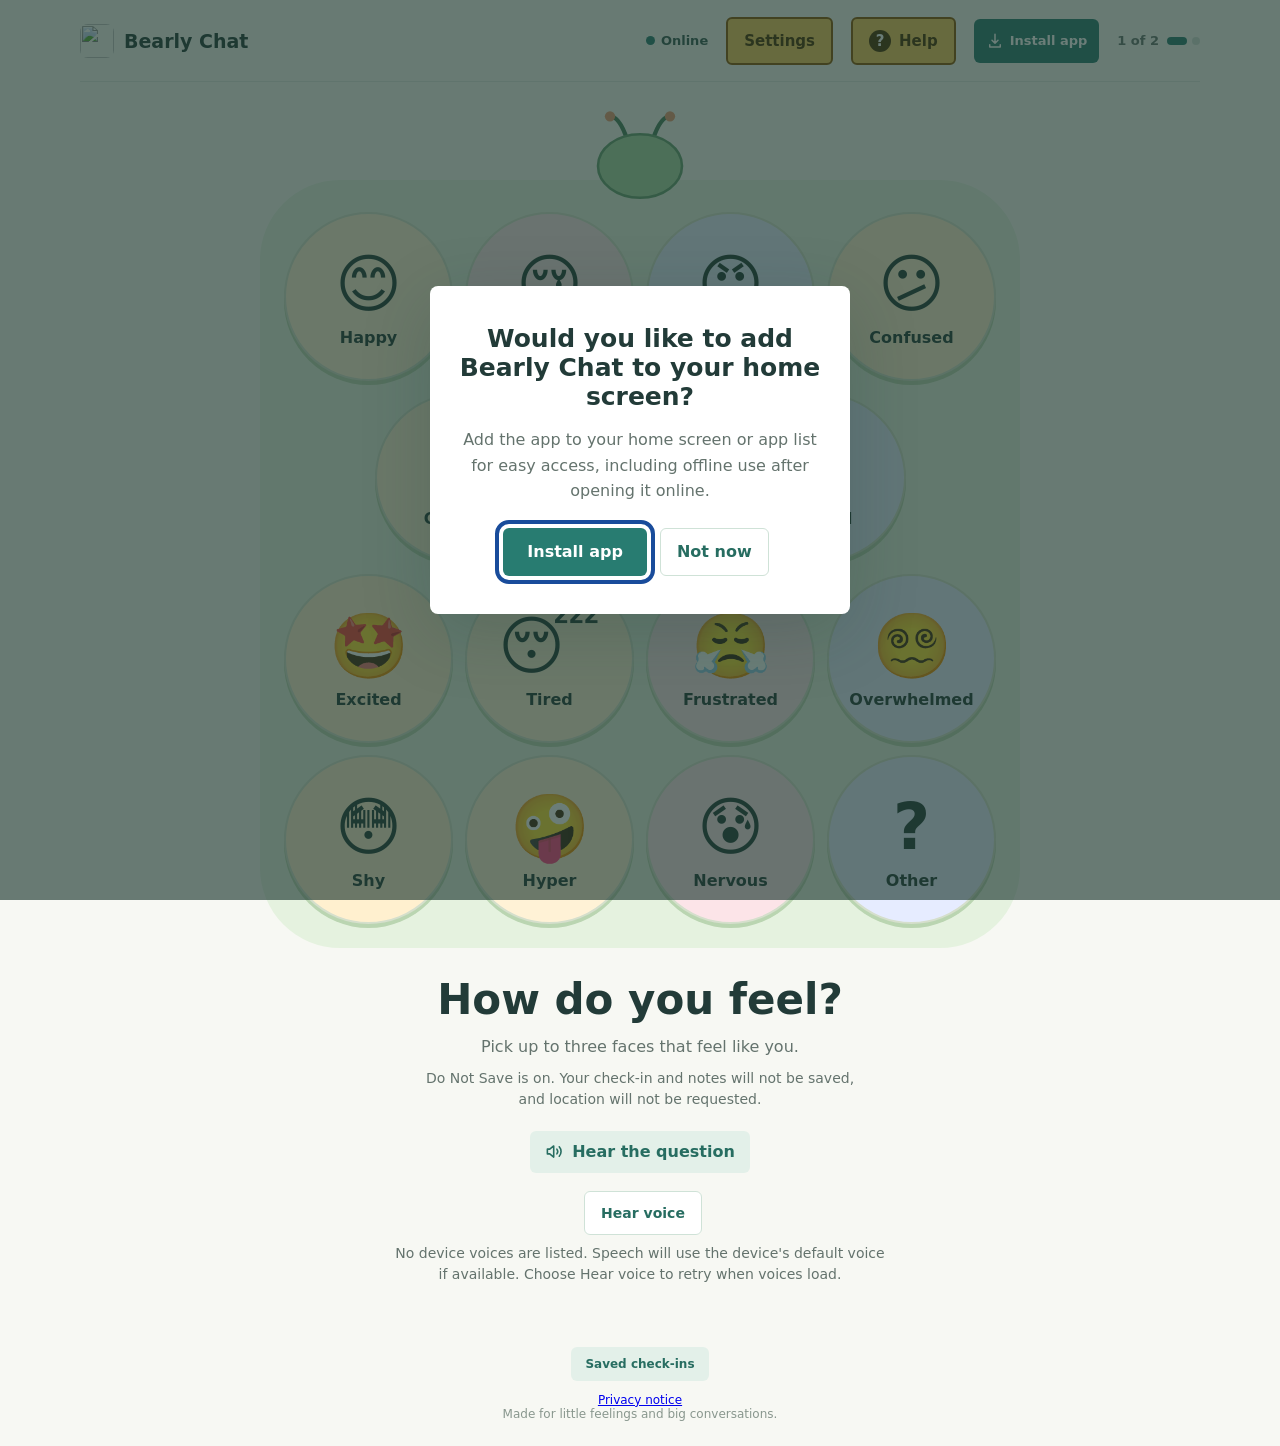
==== commit 4201faf5: "Update service worker cache version to v46 and remove unused SVG elements from index.html" ====
--- a/index.html
+++ b/index.html
@@ -39,11 +39,6 @@
           <circle cx="35" cy="12" r="6" fill="#e99b72"/>
           <circle cx="105" cy="12" r="6" fill="#e99b72"/>
           <ellipse cx="70" cy="70" rx="49" ry="37" fill="#a8d7a4" stroke="#669e70" stroke-width="3"/>
-          <circle cx="53" cy="65" r="4" fill="#223b38"/>
-          <circle cx="87" cy="65" r="4" fill="#223b38"/>
-          <path d="M58 78 Q70 89 82 78" fill="none" stroke="#477f5c" stroke-width="4" stroke-linecap="round"/>
-          <circle cx="42" cy="76" r="5" fill="#efaeb0"/>
-          <circle cx="98" cy="76" r="5" fill="#efaeb0"/>
         </svg>
         <div class="feelings">
           <button class="feeling-choice" type="button" aria-pressed="false"><span class="feeling-emoji" aria-hidden="true">😊</span><span class="feeling-label">Happy</span></button>
--- a/style.css
+++ b/style.css
@@ -139,7 +139,7 @@
   .feeling-choice:nth-child(5) { grid-column: span 2; }
   .feeling-choice { min-height: 110px; padding: 8px 4px; }
   .feeling-emoji { font-size: 3rem; }
-  .feeling-label { font-size: clamp(.5625rem, 10cqi, .875rem); }
+  .feeling-label { font-size: clamp(.75rem, 10cqi, .875rem); }
 }
 @media (max-width: 600px) {
   .topbar { height: auto; flex-wrap: wrap; gap: 12px; padding: 12px 0; }
@@ -152,7 +152,11 @@
   .step-dots { display: none; }
   h1 { font-size: 1.8125rem; }
   .color-name { font-size: .75rem; }
-  .feeling-choice { min-height: 120px; }
+}
+@media (max-width: 400px) {
+  .feelings { grid-template-columns: repeat(4, minmax(0, 1fr)); }
+  .feeling-choice, .feeling-choice:nth-child(5) { grid-column: span 2; }
+  .feeling-choice:last-child { grid-column: 2 / span 2; }
 }
 @media (prefers-reduced-motion: reduce) { * { transition: none !important; } }
 @media print {
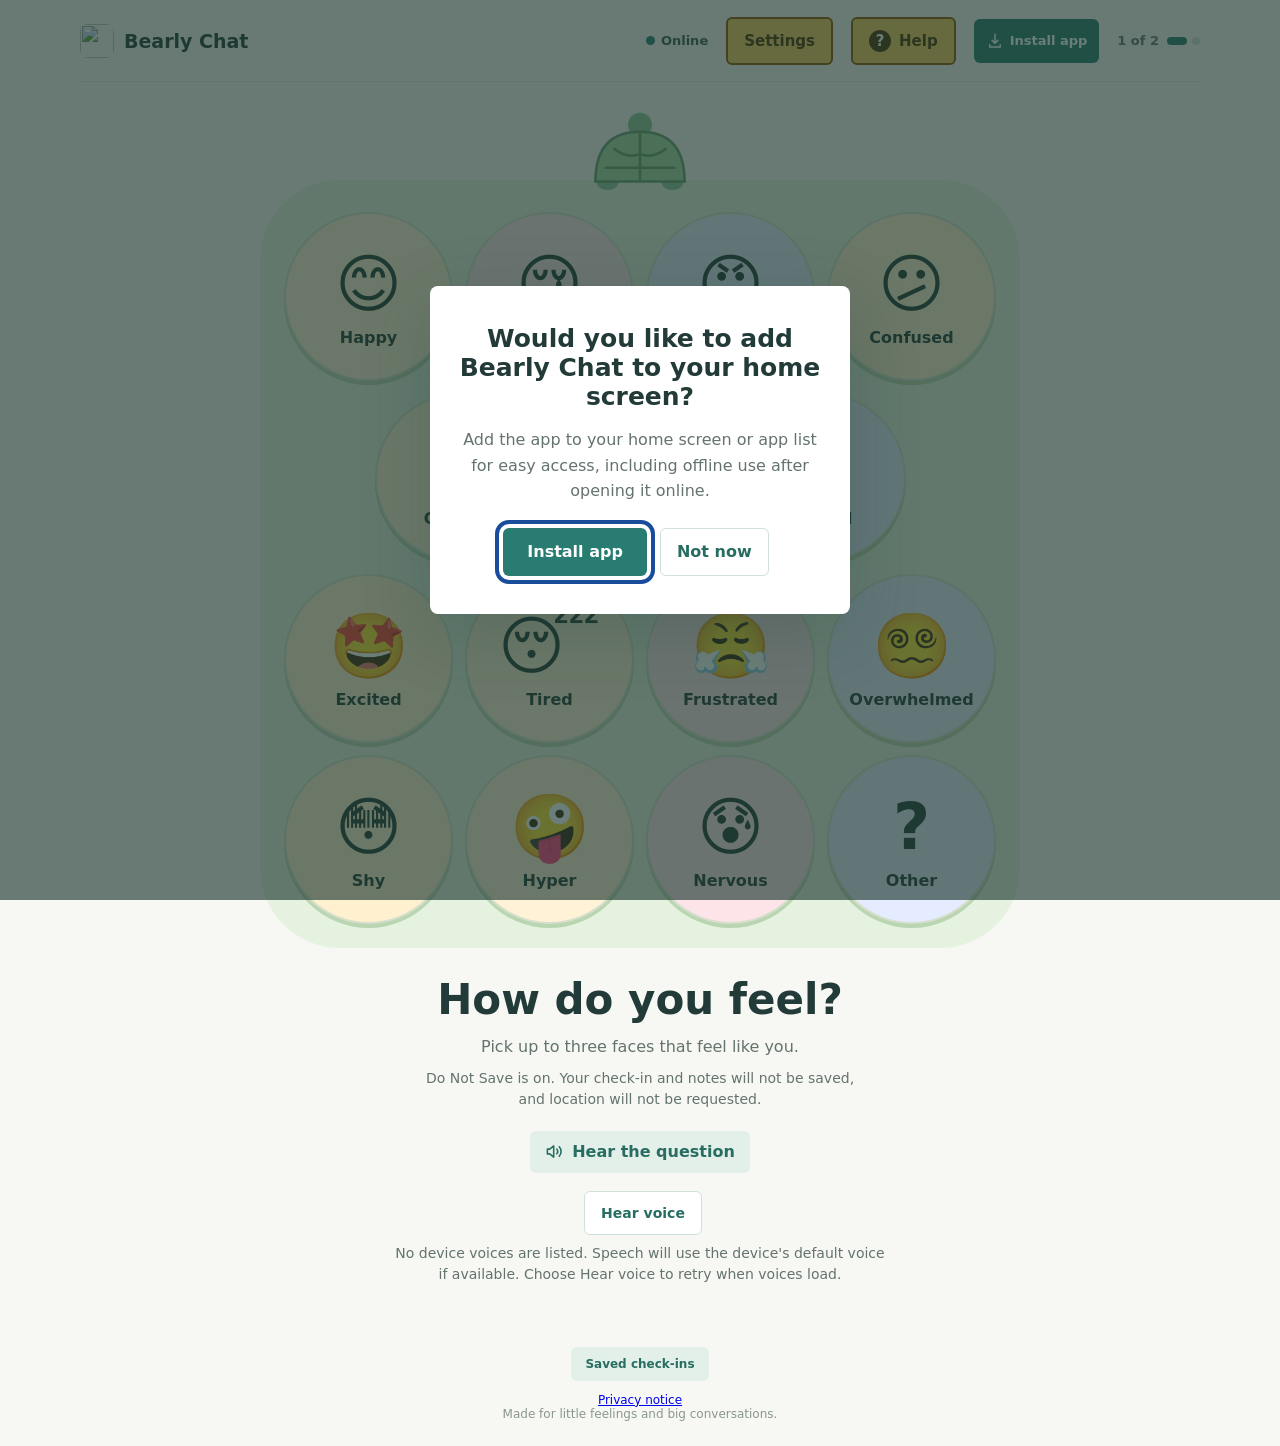
==== commit a8f8722b: "Add PIN protection for saving and exporting check-ins, update UI elements, and enhance security docu" ====
--- a/index.html
+++ b/index.html
@@ -34,11 +34,12 @@
     </aside>
     <main>
       <section id="feelings-screen" aria-labelledby="feelings-heading">
-        <svg class="caterpillar-head" viewBox="0 0 140 110" aria-hidden="true" focusable="false">
-          <path d="M55 39 Q46 12 35 12 M85 39 Q94 12 105 12" fill="none" stroke="#477f5c" stroke-width="5" stroke-linecap="round"/>
-          <circle cx="35" cy="12" r="6" fill="#e99b72"/>
-          <circle cx="105" cy="12" r="6" fill="#e99b72"/>
-          <ellipse cx="70" cy="70" rx="49" ry="37" fill="#a8d7a4" stroke="#669e70" stroke-width="3"/>
+        <svg class="turtle" viewBox="0 0 140 110" aria-hidden="true" focusable="false">
+          <ellipse cx="32" cy="88" rx="13" ry="10" fill="#8cc79a"/>
+          <ellipse cx="108" cy="88" rx="13" ry="10" fill="#8cc79a"/>
+          <circle cx="70" cy="22" r="14" fill="#8cc79a"/>
+          <path d="M18 88 Q18 30 70 30 Q122 30 122 88 Z" fill="#a8d7a4" stroke="#669e70" stroke-width="3"/>
+          <path d="M70 30 L70 88 M40 50 Q55 62 70 56 Q85 62 100 50 M30 72 H110" fill="none" stroke="#669e70" stroke-width="3" stroke-linecap="round"/>
         </svg>
         <div class="feelings">
           <button class="feeling-choice" type="button" aria-pressed="false"><span class="feeling-emoji" aria-hidden="true">😊</span><span class="feeling-label">Happy</span></button>
@@ -149,6 +150,8 @@
             <label class="setting-row"><input type="checkbox" id="setting-randomize"> Randomize feeling and color choices</label>
             <label class="setting-row"><input type="checkbox" id="setting-do-not-save" checked> Do Not Save</label>
             <p>On by default. New check-ins are not saved and location is not requested. Previously saved check-ins remain until cleared.</p>
+            <label class="setting-row"><input type="checkbox" id="setting-require-pin" checked> Require PIN to save or export</label>
+            <p>On by default. When saving is on, an adult-set PIN (4 to 8 digits) is required before saving or exporting. Turning this off asks for the PIN first. A PIN only restricts access in this app; saved data and CSV files are not encrypted.</p>
             <label class="setting-row"><input type="checkbox" id="setting-save-location"> Save location with check-ins</label>
             <p>Off by default. New check-ins saved while off have no location. Older check-ins may still contain location.</p>
             <label class="setting-row"><input type="checkbox" id="setting-multiple-users"> Save for multiple users</label>
@@ -404,7 +407,7 @@
   </main>
   <script>
     const translations = window.BearlyChatTranslations || {};
-    let settings = { voice: true, rate: 0.92, largeText: false, contrast: false, reduceMotion: false, voiceGender: 'female', language: 'en', volume: 1, muted: false, randomize: false, doNotSave: true, saveLocation: false, multipleUsers: false, currentUser: '' };
+    let settings = { voice: true, rate: 0.92, largeText: false, contrast: false, reduceMotion: false, voiceGender: 'female', language: 'en', volume: 1, muted: false, randomize: false, doNotSave: true, requirePin: true, saveLocation: false, multipleUsers: false, currentUser: '' };
     function translate(message) {
       const localized = translations[message];
       return localized && localized[settings.language] || message;
@@ -458,6 +461,7 @@
     const pinCancel = document.getElementById('pin-cancel');
     const pinKey = 'bearly-chat-pin';
     let resolvePin;
+    let pinForced = false;
     let historyAuthorized = false;
 
     function readPin() {
@@ -475,8 +479,11 @@
       return Array.from(new Uint8Array(hash), byte => byte.toString(16).padStart(2, '0')).join('');
     }
 
-    function requestPin() {
-      if (window.__isTest__ || settings.doNotSave || resolvePin) return Promise.resolve(true);
+    function requestPin(force = false) {
+      if (window.__isTest__) return Promise.resolve(true);
+      if (resolvePin) return Promise.resolve(false);
+      if (!force && (settings.doNotSave || !settings.requirePin)) return Promise.resolve(true);
+      pinForced = force;
       pinInput.value = '';
       pinConfirm.value = '';
       pinStatus.textContent = '';
@@ -498,6 +505,7 @@
       pinConfirm.value = '';
       const resolve = resolvePin;
       resolvePin = null;
+      pinForced = false;
       if (resolve) resolve(false);
     });
     pinDialog.addEventListener('cancel', event => {
@@ -530,9 +538,10 @@
           localStorage.setItem(pinKey, JSON.stringify({ version: 1, salt, hash }));
         }
         const resolve = resolvePin;
+        const forced = pinForced;
         resolvePin = null;
         pinDialog.close();
-        if (resolve) resolve(!settings.doNotSave);
+        if (resolve) resolve(forced ? true : !settings.doNotSave);
       } catch (error) {
         console.error('Unable to verify PIN:', error);
         pinStatus.textContent = translate('Could not access the PIN. Check browser storage and try again.');
@@ -962,7 +971,7 @@
     const settingsScreen = document.getElementById('settings-screen');
     const settingsStatus = document.getElementById('settings-status');
     const settingsKey = 'bearly-chat-settings';
-    const defaultSettings = { voice: true, rate: 0.92, largeText: false, contrast: false, reduceMotion: false, voiceGender: 'female', language: 'en', volume: 1, muted: false, randomize: false, doNotSave: true, saveLocation: false, multipleUsers: false, currentUser: '' };
+    const defaultSettings = { voice: true, rate: 0.92, largeText: false, contrast: false, reduceMotion: false, voiceGender: 'female', language: 'en', volume: 1, muted: false, randomize: false, doNotSave: true, requirePin: true, saveLocation: false, multipleUsers: false, currentUser: '' };
     const usersKey = 'bearly-chat-users';
     let users = [];
     let usersAvailable = true;
@@ -977,7 +986,7 @@
         if (!Object.prototype.hasOwnProperty.call(speechLocales, settings.language)) settings.language = defaultSettings.language;
         if (!Number.isFinite(settings.volume) || settings.volume < 0 || settings.volume > 1) settings.volume = defaultSettings.volume;
         if (!Number.isFinite(settings.rate) || settings.rate < 0.5 || settings.rate > 1.5) settings.rate = defaultSettings.rate;
-        ['voice', 'largeText', 'contrast', 'reduceMotion', 'muted', 'randomize', 'doNotSave', 'saveLocation', 'multipleUsers'].forEach(key => {
+        ['voice', 'largeText', 'contrast', 'reduceMotion', 'muted', 'randomize', 'doNotSave', 'requirePin', 'saveLocation', 'multipleUsers'].forEach(key => {
           if (typeof settings[key] !== 'boolean') settings[key] = defaultSettings[key];
         });
         if (typeof settings.currentUser !== 'string') settings.currentUser = '';
@@ -1045,6 +1054,7 @@
       document.getElementById('setting-mute').checked = settings.muted;
       document.getElementById('setting-randomize').checked = settings.randomize;
       document.getElementById('setting-do-not-save').checked = settings.doNotSave;
+      document.getElementById('setting-require-pin').checked = settings.requirePin;
       document.getElementById('setting-save-location').checked = settings.saveLocation;
       document.getElementById('setting-multiple-users').checked = settings.multipleUsers;
       document.getElementById('setting-multiple-users').disabled = !usersAvailable;
@@ -1133,6 +1143,23 @@
     });
     document.getElementById('setting-do-not-save').addEventListener('change', event => {
       settings.doNotSave = event.target.checked;
+      applySettings();
+      saveSettings();
+    });
+    document.getElementById('setting-require-pin').addEventListener('change', async event => {
+      if (event.target.checked) {
+        settings.requirePin = true;
+        applySettings();
+        saveSettings();
+        return;
+      }
+      let hasPin;
+      try { hasPin = readPin() !== null; } catch (error) { hasPin = true; }
+      if (hasPin && !await requestPin(true)) {
+        applySettings();
+        return;
+      }
+      settings.requirePin = false;
       applySettings();
       saveSettings();
     });
--- a/style.css
+++ b/style.css
@@ -74,7 +74,7 @@
 .notes-actions { display: flex; align-items: center; justify-content: space-between; gap: 12px; margin-top: 8px; }
 .notes-continue-actions { display: flex; flex-wrap: wrap; justify-content: flex-end; gap: 8px; }
 .notes-continue-actions button { margin: 12px 0 0; }
-.caterpillar-head { position: relative; z-index: 1; display: block; width: 120px; height: auto; margin: 0 auto -20px; }
+.turtle { position: relative; z-index: 1; display: block; width: 120px; height: auto; margin: 0 auto -20px; }
 .feelings { display: grid; grid-template-columns: repeat(8, minmax(0, 1fr)); gap: 12px; max-width: 760px; margin: 0 auto 28px; padding: 32px 24px 24px; border-radius: 80px; background: #e5f2df; }
 .feeling-choice { grid-column: span 2; min-width: 0; min-height: 130px; aspect-ratio: 1; padding: 12px 6px; display: flex; flex-direction: column; align-items: center; justify-content: center; gap: 6px; border: 2px solid #d5dfcc; border-radius: 50%; background: #fff2d6; color: var(--ink); cursor: pointer; box-shadow: 0 4px 0 #bad5b1; font-weight: 700; transition: transform .15s, box-shadow .15s; container-type: inline-size; }
 .feeling-choice:nth-child(4n + 2) { background: #fce4e8; }
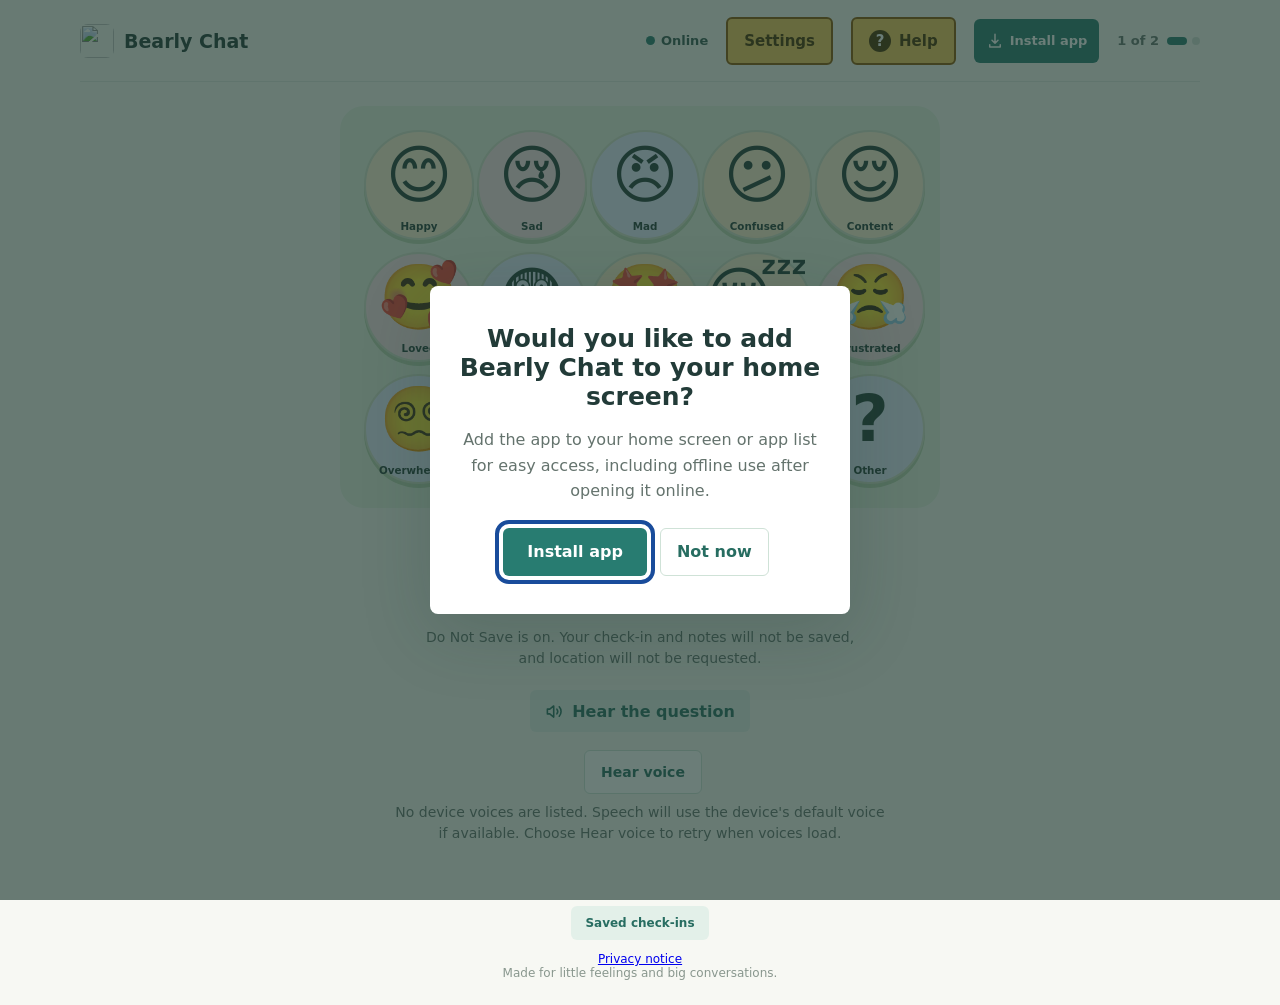
==== commit 6a0fa90e: "Remove unused turtle SVG and adjust feelings grid layout for improved responsiveness and aesthetics" ====
--- a/index.html
+++ b/index.html
@@ -34,13 +34,6 @@
     </aside>
     <main>
       <section id="feelings-screen" aria-labelledby="feelings-heading">
-        <svg class="turtle" viewBox="0 0 140 110" aria-hidden="true" focusable="false">
-          <ellipse cx="32" cy="88" rx="13" ry="10" fill="#8cc79a"/>
-          <ellipse cx="108" cy="88" rx="13" ry="10" fill="#8cc79a"/>
-          <circle cx="70" cy="22" r="14" fill="#8cc79a"/>
-          <path d="M18 88 Q18 30 70 30 Q122 30 122 88 Z" fill="#a8d7a4" stroke="#669e70" stroke-width="3"/>
-          <path d="M70 30 L70 88 M40 50 Q55 62 70 56 Q85 62 100 50 M30 72 H110" fill="none" stroke="#669e70" stroke-width="3" stroke-linecap="round"/>
-        </svg>
         <div class="feelings">
           <button class="feeling-choice" type="button" aria-pressed="false"><span class="feeling-emoji" aria-hidden="true">😊</span><span class="feeling-label">Happy</span></button>
           <button class="feeling-choice" type="button" aria-pressed="false"><span class="feeling-emoji" aria-hidden="true">😢</span><span class="feeling-label">Sad</span></button>
--- a/style.css
+++ b/style.css
@@ -74,13 +74,11 @@
 .notes-actions { display: flex; align-items: center; justify-content: space-between; gap: 12px; margin-top: 8px; }
 .notes-continue-actions { display: flex; flex-wrap: wrap; justify-content: flex-end; gap: 8px; }
 .notes-continue-actions button { margin: 12px 0 0; }
-.turtle { position: relative; z-index: 1; display: block; width: 120px; height: auto; margin: 0 auto -20px; }
-.feelings { display: grid; grid-template-columns: repeat(8, minmax(0, 1fr)); gap: 12px; max-width: 760px; margin: 0 auto 28px; padding: 32px 24px 24px; border-radius: 80px; background: #e5f2df; }
-.feeling-choice { grid-column: span 2; min-width: 0; min-height: 130px; aspect-ratio: 1; padding: 12px 6px; display: flex; flex-direction: column; align-items: center; justify-content: center; gap: 6px; border: 2px solid #d5dfcc; border-radius: 50%; background: #fff2d6; color: var(--ink); cursor: pointer; box-shadow: 0 4px 0 #bad5b1; font-weight: 700; transition: transform .15s, box-shadow .15s; container-type: inline-size; }
+.feelings { display: grid; grid-template-columns: repeat(5, minmax(0, 1fr)); gap: 12px; max-width: 600px; margin: 0 auto 28px; padding: 24px; border-radius: 24px; background: #e5f2df; }
+.feeling-choice { min-width: 0; min-height: 110px; aspect-ratio: 1; padding: 12px 6px; display: flex; flex-direction: column; align-items: center; justify-content: center; gap: 6px; border: 2px solid #d5dfcc; border-radius: 50%; background: #fff2d6; color: var(--ink); cursor: pointer; box-shadow: 0 4px 0 #bad5b1; font-weight: 700; transition: transform .15s, box-shadow .15s; container-type: inline-size; }
 .feeling-choice:nth-child(4n + 2) { background: #fce4e8; }
 .feeling-choice:nth-child(4n + 3) { background: #e6ecff; }
 .feeling-choice:nth-child(4n) { background: #fff0cf; }
-.feeling-choice:nth-child(5) { grid-column: 2 / span 2; }
 .feeling-choice:hover { transform: translateY(-4px); box-shadow: 0 8px 0 #bad5b1; }
 .feeling-choice[aria-pressed="true"] { border: 3px solid var(--teal); background: #e3f0e9; }
 .feeling-emoji { font-size: 4rem; line-height: 1.2; }
@@ -135,9 +133,8 @@
   main { width: calc(100% - 36px); padding-top: 38px; }
   h1 { font-size: 2.125rem; }
   .question-circle h1 { font-size: clamp(.75rem, 4vw, 1.5625rem); }
-  .feelings { grid-template-columns: repeat(6, minmax(0, 1fr)); gap: 8px; padding: 28px 12px 12px; border-radius: 50px; }
-  .feeling-choice:nth-child(5) { grid-column: span 2; }
-  .feeling-choice { min-height: 110px; padding: 8px 4px; }
+  .feelings { grid-template-columns: repeat(4, minmax(0, 1fr)); gap: 8px; padding: 20px 12px; border-radius: 20px; max-width: 450px; }
+  .feeling-choice { min-height: 90px; padding: 8px 4px; }
   .feeling-emoji { font-size: 3rem; }
   .feeling-label { font-size: clamp(.75rem, 10cqi, .875rem); }
 }
@@ -154,9 +151,10 @@
   .color-name { font-size: .75rem; }
 }
 @media (max-width: 400px) {
-  .feelings { grid-template-columns: repeat(4, minmax(0, 1fr)); }
-  .feeling-choice, .feeling-choice:nth-child(5) { grid-column: span 2; }
-  .feeling-choice:last-child { grid-column: 2 / span 2; }
+  .feelings { grid-template-columns: repeat(3, minmax(0, 1fr)); gap: 6px; padding: 16px 8px; border-radius: 16px; max-width: 100%; }
+  .feeling-choice { min-height: 70px; padding: 6px 2px; }
+  .feeling-emoji { font-size: 2rem; }
+  .feeling-label { font-size: .625rem; }
 }
 @media (prefers-reduced-motion: reduce) { * { transition: none !important; } }
 @media print {
